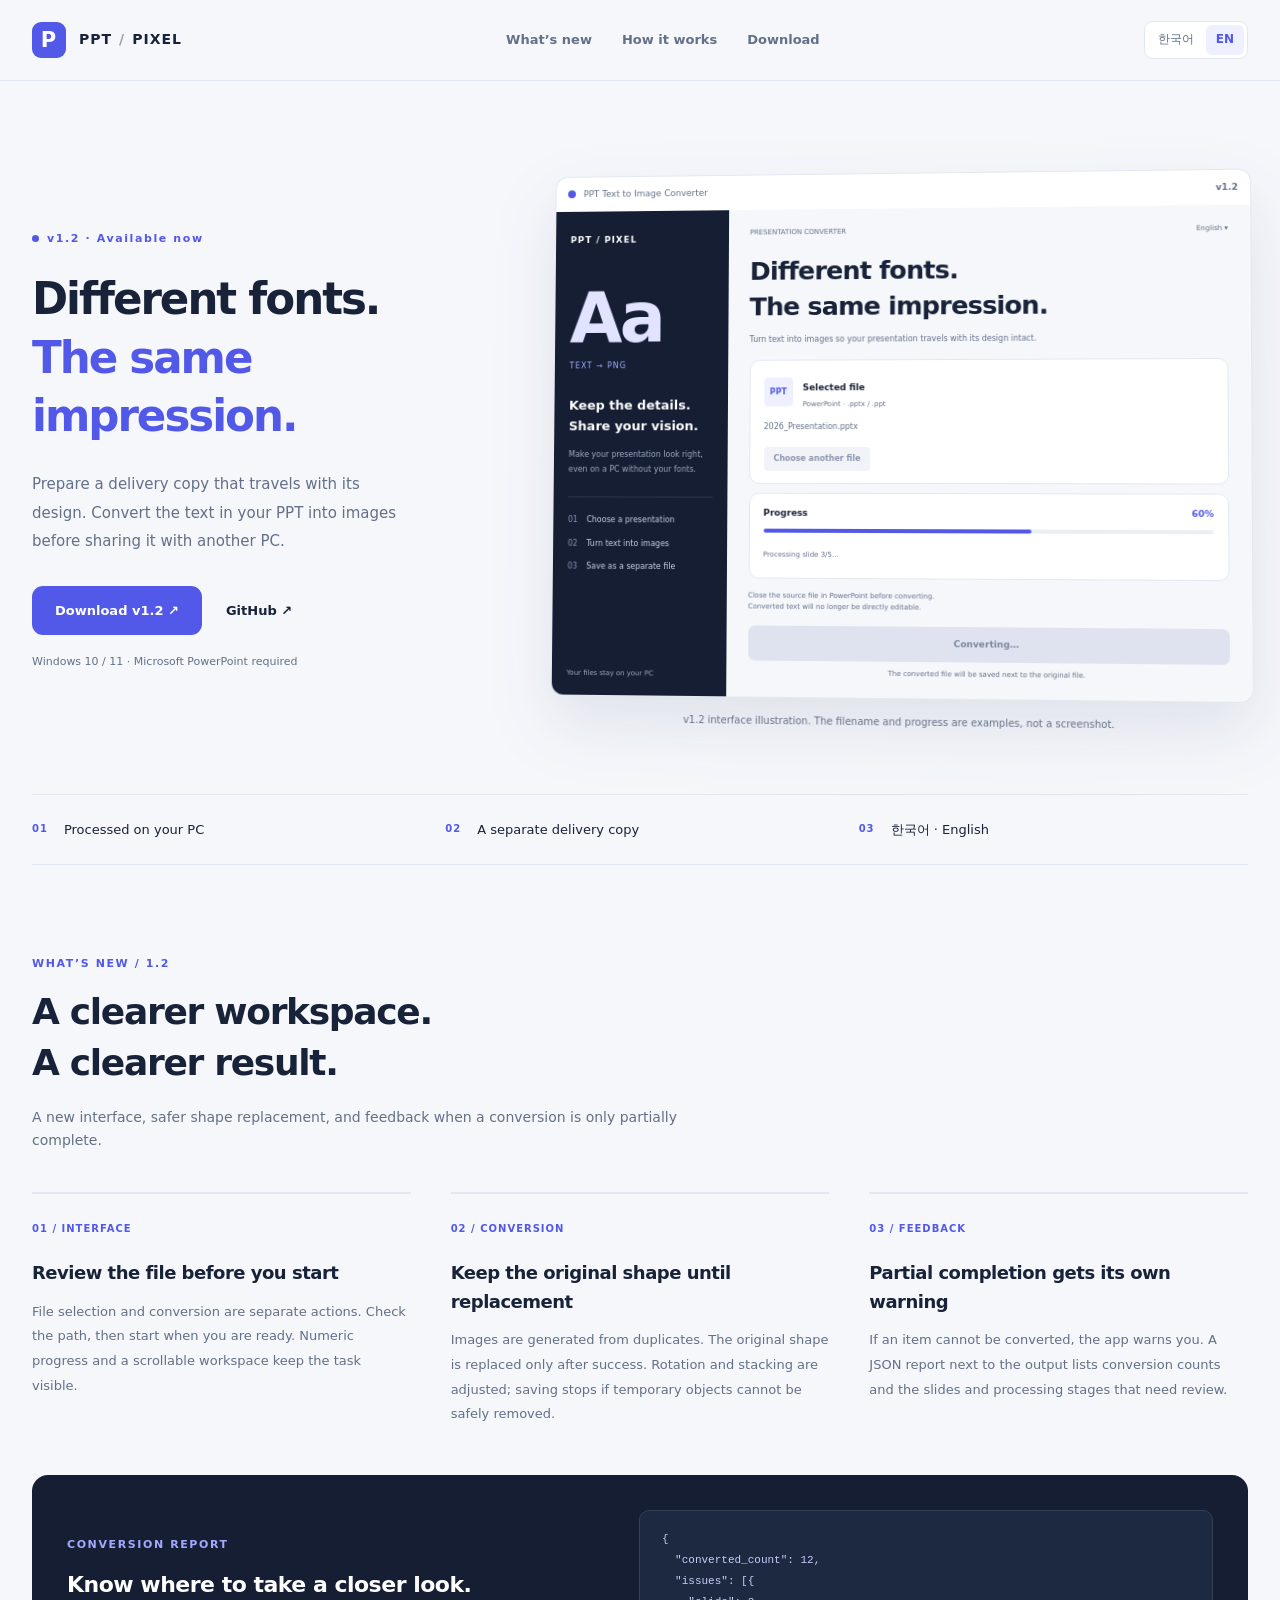
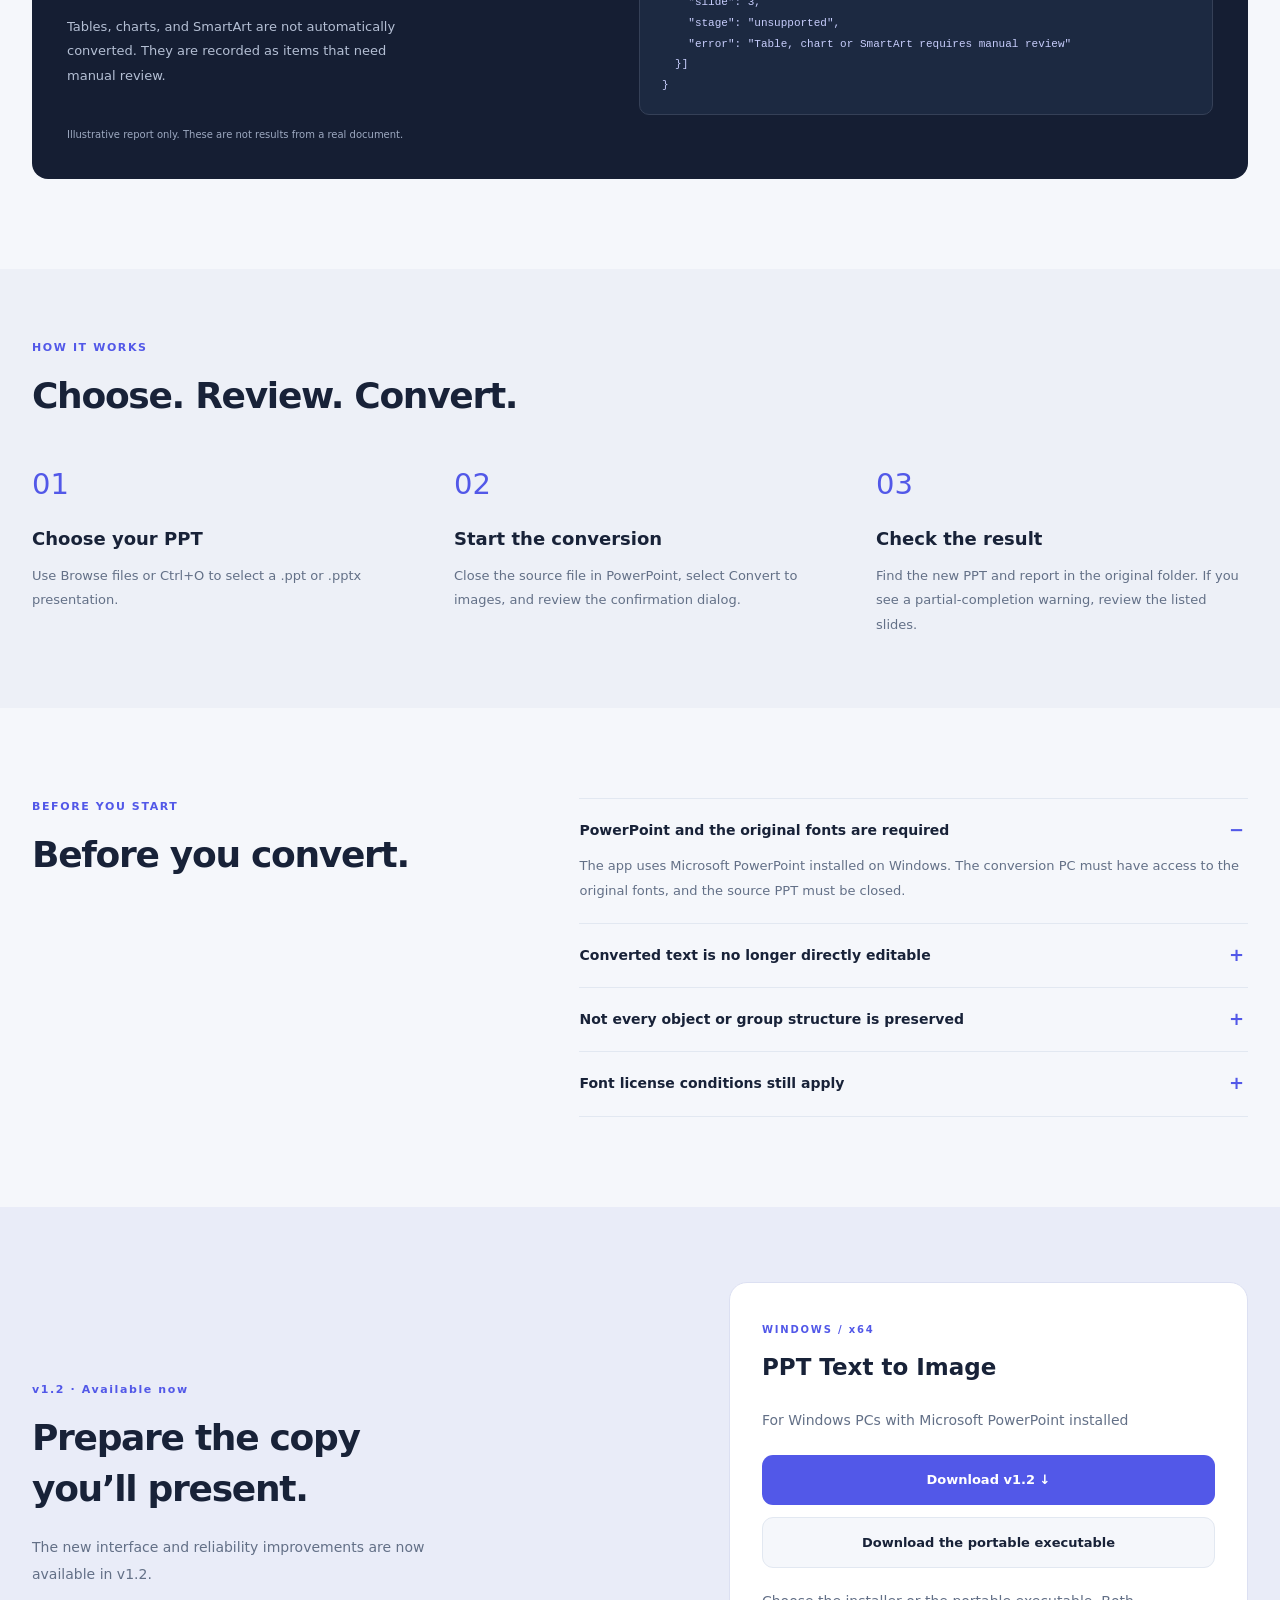
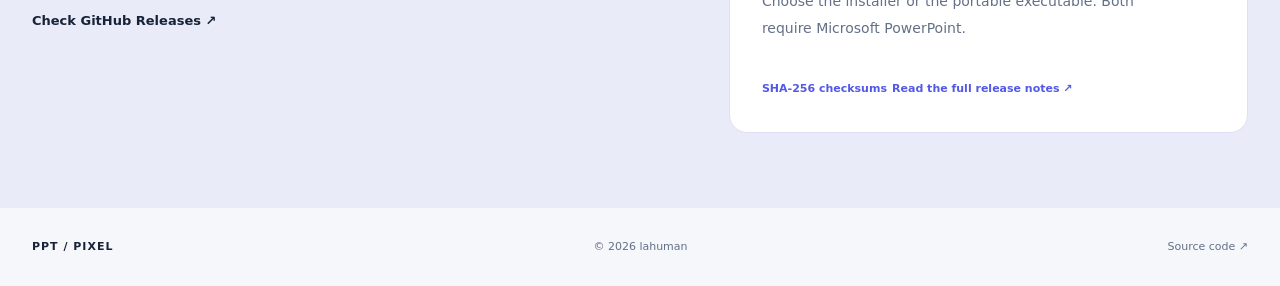
==== docs/index.html @ 5968b787 "Publish v1.2 download links across documentation and Pages" ====
<!DOCTYPE html>
<html lang="ko">
<head>
  <meta charset="UTF-8">
  <meta name="viewport" content="width=device-width, initial-scale=1">
  <meta name="theme-color" content="#151e33">
  <title>PPT / PIXEL — PPT 텍스트를 이미지로</title>
  <meta name="description" content="PPT 텍스트를 이미지로 바꾸는 Windows용 로컬 도구. 새 UI, 변환 실패 보고와 원본 보호를 담은 v1.2를 소개합니다.">
  <meta property="og:title" content="PPT / PIXEL — 글꼴은 달라도, 디자인은 그대로.">
  <meta property="og:description" content="새로운 작업 화면과 더 명확한 변환 결과 안내. v1.2 출시.">
  <meta property="og:type" content="website">
  <link rel="icon" href="./ppt-txt2img.png">
  <link rel="stylesheet" href="./styles.css">
  <script defer src="./site.js"></script>
</head>
<body>
  <a class="skip-link" href="#main" data-i18n="skip">본문으로 이동</a>
  <header class="site-header">
    <div class="wrap nav-row">
      <a href="#main" class="brand" aria-label="PPT / PIXEL home"><span class="brand-icon">P</span>PPT <span class="brand-slash">/</span> PIXEL</a>
      <nav aria-label="Main navigation">
        <a href="#release" data-i18n="navRelease">새로운 기능</a>
        <a href="#workflow" data-i18n="navWorkflow">사용 방법</a>
        <a href="#download" data-i18n="navDownload">다운로드</a>
      </nav>
      <div class="languages" role="group" aria-label="Language">
        <button type="button" data-lang="ko" aria-pressed="true">한국어</button>
        <button type="button" data-lang="en" aria-pressed="false">EN</button>
      </div>
    </div>
  </header>

  <main id="main">
    <section class="hero wrap">
      <div class="hero-copy">
        <p class="eyebrow"><span class="live-dot"></span><span data-release-status>v1.2 · 출시</span></p>
        <h1 data-i18n="heroTitle">글꼴은 달라도,<br><em>디자인은 그대로.</em></h1>
        <p class="hero-lead" data-i18n="heroLead">다른 PC에서도 의도한 모습으로. PPT의 텍스트를 이미지로 바꿔 발표용 사본을 준비하세요.</p>
        <div class="hero-actions">
          <a class="button primary" href="#download" data-primary-link data-i18n="heroCta">v1.2 다운로드 <span aria-hidden="true">↗</span></a>
          <a class="text-link" href="https://github.com/lahuman/ppt-text2img">GitHub <span aria-hidden="true">↗</span></a>
        </div>
        <p class="compatibility" data-i18n="compatibility">Windows 10 / 11 · Microsoft PowerPoint 필요</p>
      </div>
      <figure class="product-figure">
        <div class="window-bar"><span class="window-dot"></span><span>PPT Text to Image Converter</span><span class="window-version">v1.2</span></div>
        <div class="product-preview" aria-label="Interface layout illustration">
          <div class="preview-sidebar">
            <p class="preview-brand">PPT / PIXEL</p>
            <div class="preview-aa">Aa</div><p class="preview-format">TEXT → PNG</p>
            <h2 data-i18n="previewSide">전달하고 싶은 모습,<br>그대로 남기세요.</h2>
            <p class="preview-side-body" data-i18n="previewSideBody">글꼴이 없는 PC에서도<br>발표의 디테일을 지킬 수 있도록.</p>
            <ol><li data-i18n="previewStep1">프레젠테이션 선택</li><li data-i18n="previewStep2">텍스트를 이미지로 변환</li><li data-i18n="previewStep3">새 파일로 안전하게 저장</li></ol>
            <p class="preview-local" data-i18n="localNote">파일은 내 PC에서 처리됩니다</p>
          </div>
          <div class="preview-main">
            <p class="preview-toolbar"><span data-i18n="previewWorkspace">프레젠테이션 변환</span><span data-i18n="previewLanguage">한국어 ▾</span></p>
            <h2 data-i18n="heroTitle">글꼴은 달라도,<br><em>디자인은 그대로.</em></h2>
            <p class="preview-description" data-i18n="previewDescription">텍스트를 이미지로 바꿔, 다른 PC에서도 의도한 모습으로 전달하세요.</p>
            <div class="preview-file"><div class="preview-file-top"><b>PPT</b><div><strong data-i18n="selectedFile">선택한 파일</strong><small>PowerPoint · .pptx / .ppt</small></div></div><p>2026_Presentation.pptx</p><span class="preview-browse" data-i18n="browse">다른 파일 선택</span></div>
            <div class="preview-progress"><div><strong data-i18n="progress">진행 상황</strong><b>60%</b></div><div class="preview-track"><span></span></div><small data-i18n="previewProgress">슬라이드 3/5 처리 중…</small></div>
            <p class="preview-notice" data-i18n="previewNotice">변환할 파일을 PowerPoint에서 닫아 주세요.<br>변환 후에는 텍스트를 직접 편집할 수 없습니다.</p>
            <div class="preview-convert" data-i18n="convert">변환 중…</div>
            <p class="preview-output" data-i18n="previewOutput">결과 파일은 원본과 같은 폴더에 새 파일로 저장됩니다.</p>
          </div>
        </div>
        <figcaption data-i18n="previewCaption">v1.2 인터페이스 구성 예시 · 진행률과 파일명은 설명을 위한 예시입니다.</figcaption>
      </figure>
    </section>

    <div class="principles wrap"><p><b>01</b><span data-i18n="principle1">내 PC에서 로컬 처리</span></p><p><b>02</b><span data-i18n="principle2">원본과 결과 파일 분리</span></p><p><b>03</b><span data-i18n="principle3">한국어 · English</span></p></div>

    <section id="release" class="section wrap">
      <div class="section-heading"><p class="eyebrow">WHAT’S NEW / 1.2</p><h2 data-i18n="releaseTitle">화면은 더 간결하게.<br>결과는 더 분명하게.</h2><p data-i18n="releaseLead">새로운 작업 화면부터 부분 실패 안내까지, 이번 버전에서 달라지는 점입니다.</p></div>
      <div class="release-grid">
        <article class="feature"><span class="feature-number">01 / INTERFACE</span><h3 data-i18n="feature1Title">시작하기 전에, 파일을 한 번 더 확인</h3><p data-i18n="feature1Body">파일 선택과 변환 시작을 분리했습니다. 선택한 경로를 확인하고 준비가 되면 변환하세요. 숫자 진행률과 작은 창 스크롤도 지원합니다.</p></article>
        <article class="feature"><span class="feature-number">02 / CONVERSION</span><h3 data-i18n="feature2Title">원본 도형은 교체 직전까지 보존</h3><p data-i18n="feature2Body">복제 도형에서 이미지를 만든 뒤 성공한 경우에만 원본을 교체합니다. 회전과 겹침 순서도 보정하고, 복구에 실패하면 저장을 중단합니다.</p></article>
        <article class="feature"><span class="feature-number">03 / FEEDBACK</span><h3 data-i18n="feature3Title">일부 실패를 완료와 구분</h3><p data-i18n="feature3Body">변환하지 못한 항목이 있으면 경고합니다. 결과 옆의 JSON 보고서에서 변환 건수와 확인이 필요한 슬라이드·처리 단계를 확인할 수 있습니다.</p></article>
      </div>
      <div class="report-example"><div><p class="eyebrow">CONVERSION REPORT</p><h3 data-i18n="reportTitle">확인할 곳을 남겨드립니다.</h3><p data-i18n="reportBody">표·차트·SmartArt처럼 자동 변환하지 않는 객체도 확인 필요 항목으로 안내합니다.</p></div><pre aria-label="Example JSON report"><code>{
  "converted_count": 12,
  "issues": [{
    "slide": 3,
    "stage": "unsupported",
    "error": "Table, chart or SmartArt requires manual review"
  }]
}</code></pre><small data-i18n="reportCaption">설명을 위한 보고서 예시입니다. 실제 문서의 변환 결과가 아닙니다.</small></div>
    </section>

    <section id="workflow" class="workflow-section"><div class="wrap"><div class="section-heading"><p class="eyebrow">HOW IT WORKS</p><h2 data-i18n="workflowTitle">선택하고, 확인하고, 변환하세요.</h2></div><ol class="workflow"><li><span>01</span><h3 data-i18n="step1Title">PPT 선택</h3><p data-i18n="step1Body">파일 찾아보기 또는 Ctrl+O로 .ppt / .pptx 파일을 선택합니다.</p></li><li><span>02</span><h3 data-i18n="step2Title">변환 시작</h3><p data-i18n="step2Body">대상 파일을 PowerPoint에서 닫고, 이미지로 변환하기를 누른 뒤 주의 사항을 확인합니다.</p></li><li><span>03</span><h3 data-i18n="step3Title">결과 확인</h3><p data-i18n="step3Body">원본 폴더의 새 PPT와 보고서를 확인합니다. 일부 완료 경고가 있다면 해당 슬라이드를 검토하세요.</p></li></ol></div></section>

    <section class="section wrap limits"><div><p class="eyebrow">BEFORE YOU START</p><h2 data-i18n="limitsTitle">변환 전에 알아두세요.</h2></div><div class="limit-list"><details open><summary data-i18n="limit1Title">PowerPoint와 원본 글꼴이 필요합니다</summary><p data-i18n="limit1Body">현재 Windows에 설치된 Microsoft PowerPoint 엔진을 사용합니다. 변환할 PC에서 원본 글꼴을 사용할 수 있어야 하며, 대상 PPT는 닫혀 있어야 합니다.</p></details><details><summary data-i18n="limit2Title">이미지가 된 텍스트는 직접 편집할 수 없습니다</summary><p data-i18n="limit2Body">텍스트가 있는 도형 전체가 이미지로 바뀝니다. 편집·검색이 제한되므로 작업용 원본은 보관하고 전달용 사본으로 사용하세요.</p></details><details><summary data-i18n="limit3Title">그룹 구조와 모든 객체를 보존하지는 않습니다</summary><p data-i18n="limit3Body">그룹을 해제하며 표·차트·SmartArt는 자동 변환하지 않습니다. 마스터·노트·애니메이션·하이퍼링크 보존은 지원 범위에 포함되지 않습니다. 결과를 확인한 후 배포하세요.</p></details><details><summary data-i18n="limit4Title">글꼴의 사용 조건도 확인하세요</summary><p data-i18n="limit4Body">텍스트를 이미지로 바꾸더라도 글꼴의 사용·배포 라이선스 조건이 면제되는 것은 아닙니다.</p></details></div></section>

    <section id="download" class="download-section"><div class="wrap download-grid"><div><p class="eyebrow" data-release-status>v1.2 · 출시</p><h2 data-i18n="downloadTitle">다음 발표의 전달본을<br>준비해 보세요.</h2><p data-i18n="downloadLead">Windows용 v1.2 설치 프로그램과 포터블 실행 파일을 다운로드하세요.</p><a class="text-link" href="https://github.com/lahuman/ppt-text2img/releases" data-i18n="allReleases">GitHub 릴리즈 확인 ↗</a></div><div class="download-card"><span class="platform">WINDOWS / x64</span><h3 data-i18n="downloadCardTitle">PPT Text to Image</h3><p data-i18n="downloadRequirement">Microsoft PowerPoint가 설치된 Windows PC용</p><a class="button primary" data-download href="https://github.com/lahuman/ppt-text2img/releases/download/1.2/ppt-txt2img.exe">v1.2 설치 프로그램 다운로드 ↓</a><a class="button secondary" data-portable href="https://github.com/lahuman/ppt-text2img/releases/download/1.2/ppt-txt2img-portable.exe" data-i18n="portableDownload">설치 없는 실행 파일 받기</a><p class="download-note" data-i18n="downloadNote">두 실행 파일 모두 Microsoft PowerPoint가 필요합니다.</p><a class="release-notes" href="https://github.com/lahuman/ppt-text2img/releases/download/1.2/SHA256SUMS.txt" data-i18n="checksums">SHA-256 체크섬</a> <a href="https://github.com/lahuman/ppt-text2img/blob/main/RELEASE_NOTES.md" class="release-notes" data-i18n="releaseNotes">전체 변경 사항 보기 ↗</a></div></div></section>
  </main>
  <footer class="wrap"><a class="brand" href="#main">PPT / PIXEL</a><p>© 2026 lahuman</p><a href="https://github.com/lahuman/ppt-text2img" data-i18n="source">소스 코드 ↗</a></footer>
</body>
</html>
---- docs/styles.css ----
:root {
  --ink:#182238;
  --muted:#637087;
  --purple:#5258e8;
  --purple-dark:#4147c7;
  --navy:#151e33;
  --line:#e2e8f1;
  --bg:#f5f7fb;
  --white:#fff;
  font-family:"Segoe UI","Malgun Gothic",system-ui,sans-serif;
  color:var(--ink);
  background:var(--bg);
  font-synthesis:none;
}
* {
  box-sizing:border-box;
}
html {
  scroll-behavior:smooth;
  scroll-padding-top:100px;
}
body {
  margin:0;
  line-height:1.65;
  word-break:keep-all;
}
a {
  color:inherit;
  text-decoration:none;
}
button {
  font:inherit;
  cursor:pointer;
}
button,a,summary {
  -webkit-tap-highlight-color:transparent;
}
a:focus-visible,button:focus-visible,summary:focus-visible {
  outline:3px solid #989dfa;
  outline-offset:5px;
}
h1,h2,h3,p,figure {
  margin:0;
}
em {
  font-style:normal;
  color:var(--purple);
}
[hidden] {
  display:none!important;
}
.wrap {
  width:min(1220px,calc(100% - 64px));
  margin-inline:auto;
}
.skip-link {
  position:fixed;
  top:-80px;
  left:16px;
  padding:12px 18px;
  z-index:100;
  background:var(--navy);
  color:white;
  border-radius:8px;
}
.skip-link:focus {
  top:8px;
}
.site-header {
  background:#f5f7fbf5;
  border-bottom:1px solid var(--line);
  position:sticky;
  top:0;
  z-index:10;
  backdrop-filter:blur(12px);
}
.nav-row {
  display:flex;
  align-items:center;
  justify-content:space-between;
  gap:24px;
  min-height:80px;
}
.brand {
  display:inline-flex;
  align-items:center;
  gap:7px;
  font-size:14px;
  font-weight:800;
  letter-spacing:1px;
  white-space:nowrap;
}
.brand-icon {
  display:grid;
  place-items:center;
  width:34px;
  height:36px;
  margin-right:6px;
  background:var(--purple);
  color:white;
  border-radius:9px;
  font-size:21px;
}
.brand-slash {
  color:#969fba;
}
nav {
  display:flex;
  gap:30px;
  font-size:13px;
  font-weight:600;
  color:var(--muted);
}
nav a:hover,.text-link:hover {
  color:var(--purple);
}
.languages {
  display:flex;
  gap:2px;
  padding:3px;
  background:white;
  border:1px solid var(--line);
  border-radius:9px;
}
.languages button {
  border:0;
  background:transparent;
  color:var(--muted);
  border-radius:6px;
  padding:5px 10px;
  font-size:12px;
}
.languages button[aria-pressed=true] {
  color:var(--purple);
  background:#eef0ff;
  font-weight:700;
}
.hero {
  display:grid;
  grid-template-columns:.84fr 1.25fr;
  align-items:center;
  gap:44px;
  padding-block:90px 64px;
}
.eyebrow {
  font-size:11px;
  font-weight:700;
  letter-spacing:1.6px;
  color:var(--purple);
  display:flex;
  align-items:center;
  gap:8px;
}
.live-dot {
  width:7px;
  height:7px;
  border-radius:50%;
  background:var(--purple);
}
h1 {
  font-size:clamp(36px,3.4vw,49px);
  letter-spacing:-2px;
  line-height:1.35;
  margin-top:22px;
  font-weight:750;
}
.hero-lead {
  font-size:15px;
  color:var(--muted);
  max-width:385px;
  line-height:1.9;
  margin-top:24px;
}
.hero-actions {
  display:flex;
  align-items:center;
  gap:24px;
  margin-top:30px;
}
.button {
  display:inline-flex;
  justify-content:center;
  align-items:center;
  gap:16px;
  padding:14px 23px;
  border-radius:11px;
  font-size:13px;
  font-weight:650;
  transition:background .15s,transform .15s;
  min-height:49px;
}
.button:hover {
  transform:translateY(-1px);
}
.primary {
  background:var(--purple);
  color:white;
}
.primary:hover {
  background:var(--purple-dark);
}
.secondary {
  border:1px solid var(--line);
  background:var(--bg);
  color:var(--ink);
}
.text-link {
  font-size:13px;
  font-weight:650;
}
.compatibility {
  margin-top:18px;
  font-size:11px;
  color:var(--muted);
}
.product-figure {
  min-width:0;
  transform:perspective(1600px) rotateY(-4deg) rotateX(2deg);
  filter:drop-shadow(0 28px 32px #24345a1a);
}
.window-bar {
  display:flex;
  gap:8px;
  align-items:center;
  background:white;
  border:1px solid var(--line);
  border-bottom:0;
  border-radius:13px 13px 0 0;
  padding:10px 12px;
  font-size:9px;
  color:var(--muted);
}
.window-dot {
  height:8px;
  width:8px;
  border-radius:50%;
  background:var(--purple);
}
.window-version {
  margin-left:auto;
  font-weight:700;
}
.product-preview {
  display:grid;
  grid-template-columns:25.4% 74.6%;
  border:1px solid var(--line);
  border-top:0;
  border-radius:0 0 13px 13px;
  overflow:hidden;
  background:var(--bg);
}
.preview-sidebar {
  padding:22px 15px 16px;
  background:var(--navy);
  color:#cbd2e2;
  display:flex;
  flex-direction:column;
}
.preview-brand {
  font-size:9px;
  color:white;
  font-weight:750;
  letter-spacing:1px;
}
.preview-aa {
  font-size:clamp(42px,5.5vw,74px);
  color:#e1e3ff;
  font-weight:750;
  line-height:1.2;
  margin-top:30px;
  letter-spacing:-3px;
}
.preview-format {
  color:#a4a9ff;
  font-size:8px;
  letter-spacing:1px;
}
.preview-sidebar h2 {
  font-size:13px;
  line-height:1.6;
  margin-top:24px;
  color:white;
}
.preview-side-body {
  font-size:8px;
  line-height:1.9;
  color:#9da9c1;
  margin-top:10px;
}
.preview-sidebar ol {
  list-style:none;
  counter-reset:preview;
  padding:16px 0 0;
  margin:20px 0 0;
  border-top:1px solid #2a344b;
  font-size:8px;
}
.preview-sidebar li {
  counter-increment:preview;
  margin-bottom:10px;
}
.preview-sidebar li:before {
  content:"0" counter(preview);
  margin-right:9px;
  color:#8d95bd;
}
.preview-local {
  font-size:7px;
  color:#9da9c1;
  margin-top:auto;
  padding-top:16px;
}
.preview-main {
  padding:18px 22px;
}
.preview-toolbar {
  display:flex;
  justify-content:space-between;
  font-size:7px;
  color:var(--muted);
}
.preview-main h2 {
  font-size:clamp(18px,2vw,26px);
  line-height:1.4;
  margin-top:16px;
  letter-spacing:-.8px;
}
.preview-main h2 em {
  color:inherit;
}
.preview-description {
  font-size:8px;
  color:var(--muted);
  margin:8px 0 14px;
}
.preview-file,.preview-progress {
  padding:12px 14px;
  background:white;
  border:1px solid var(--line);
  border-radius:10px;
}
.preview-file-top {
  display:flex;
  gap:10px;
  align-items:center;
}
.preview-file-top>b {
  background:#eef0ff;
  color:var(--purple);
  font-size:8px;
  padding:8px 6px;
  border-radius:4px;
}
.preview-file strong {
  font-size:9px;
}
.preview-file small {
  display:block;
  font-size:7px;
  color:var(--muted);
}
.preview-file>p {
  font-size:8px;
  margin:10px 0;
  color:var(--muted);
  overflow-wrap:anywhere;
}
.preview-browse {
  display:inline-block;
  background:#f1f3f8;
  color:#8d96ad;
  border-radius:4px;
  padding:5px 10px;
  font-size:8px;
  font-weight:600;
}
.preview-progress {
  margin-top:9px;
}
.preview-progress>div:first-child {
  display:flex;
  justify-content:space-between;
  font-size:9px;
}
.preview-progress b {
  color:var(--purple);
}
.preview-track {
  height:4px;
  border-radius:4px;
  background:#ebeef5;
  margin:9px 0 6px;
}
.preview-track span {
  display:block;
  height:100%;
  width:60%;
  background:var(--purple);
  border-radius:4px;
}
.preview-progress small {
  font-size:7px;
  color:var(--muted);
}
.preview-notice {
  font-size:7px;
  color:var(--muted);
  margin:12px 0;
}
.preview-convert {
  padding:10px;
  text-align:center;
  font-size:9px;
  font-weight:650;
  color:#7c879c;
  background:#dfe3f0;
  border-radius:7px;
}
.preview-output {
  font-size:7px;
  text-align:center;
  color:var(--muted);
  margin-top:7px;
}
figcaption {
  font-size:10px;
  color:var(--muted);
  text-align:center;
  margin-top:15px;
  filter:none;
}
.principles {
  display:grid;
  grid-template-columns:repeat(3,1fr);
  padding-block:24px;
  border-block:1px solid var(--line);
  gap:24px;
}
.principles p {
  display:flex;
  gap:16px;
  align-items:center;
  font-size:13px;
}
.principles b {
  font-size:10px;
  color:var(--purple);
  letter-spacing:1px;
}
.section {
  padding-block:90px;
}
.section-heading {
  margin-bottom:40px;
}
.section-heading h2,.limits h2,.download-grid h2 {
  font-size:clamp(27px,3vw,36px);
  line-height:1.4;
  letter-spacing:-1.3px;
  margin-top:14px;
}
.section-heading>p:last-child {
  font-size:14px;
  color:var(--muted);
  margin-top:18px;
  max-width:650px;
}
.release-grid {
  display:grid;
  grid-template-columns:repeat(3,1fr);
  gap:40px;
}
.feature {
  padding-top:20px;
  border-top:2px solid var(--line);
}
.feature-number {
  font-size:10px;
  letter-spacing:1px;
  color:var(--purple);
  font-weight:650;
}
.feature h3 {
  font-size:18px;
  margin-top:18px;
  line-height:1.6;
  letter-spacing:-.5px;
}
.feature p {
  font-size:13px;
  color:var(--muted);
  margin-top:12px;
  line-height:1.9;
}
.report-example {
  display:grid;
  grid-template-columns:1fr 1.1fr;
  gap:12px 50px;
  margin-top:48px;
  padding:35px;
  border-radius:16px;
  background:var(--navy);
  color:white;
  align-items:center;
}
.report-example .eyebrow {
  color:#a4a9ff;
}
.report-example h3 {
  margin-top:12px;
  font-size:22px;
  letter-spacing:-.5px;
}
.report-example p:not(.eyebrow) {
  margin-top:12px;
  font-size:13px;
  line-height:1.9;
  color:#b4bfd4;
  max-width:370px;
}
.report-example pre {
  white-space:pre-wrap;
  overflow-wrap:anywhere;
  font-size:11px;
  line-height:1.9;
  color:#c7cdfc;
  padding:18px 22px;
  margin:0;
  border:1px solid #354057;
  border-radius:10px;
  background:#1c2941;
}
.report-example>small {
  grid-column:1/-1;
  color:#9da9c1;
  font-size:10px;
}
.workflow-section {
  padding-block:70px;
  background:#edf0f7;
}
.workflow {
  display:grid;
  grid-template-columns:repeat(3,1fr);
  gap:50px;
  list-style:none;
  padding:0;
  margin:0;
}
.workflow li>span {
  display:block;
  color:var(--purple);
  font-size:29px;
  font-weight:350;
  margin-bottom:15px;
}
.workflow h3 {
  font-size:18px;
}
.workflow p {
  font-size:13px;
  color:var(--muted);
  line-height:1.9;
  margin-top:10px;
}
.limits {
  display:grid;
  grid-template-columns:1fr 1.4fr;
  gap:70px;
}
.limit-list {
  border-top:1px solid var(--line);
}
details {
  border-bottom:1px solid var(--line);
  padding:20px 0;
}
summary {
  cursor:pointer;
  font-size:14px;
  font-weight:600;
  list-style:none;
  padding-right:25px;
  position:relative;
}
summary:after {
  content:"+";
  position:absolute;
  right:4px;
  color:var(--purple);
  font-size:18px;
  top:-4px;
}
details[open] summary:after {
  content:"−";
}
details p {
  font-size:13px;
  line-height:1.9;
  color:var(--muted);
  margin-top:12px;
}
.download-section {
  padding-block:75px;
  background:#e9ecf8;
}
.download-grid {
  display:grid;
  grid-template-columns:1.15fr 1fr;
  gap:100px;
  align-items:center;
}
.download-grid>div>p:not(.eyebrow) {
  font-size:14px;
  color:var(--muted);
  line-height:1.9;
  max-width:420px;
  margin-block:20px;
}
.download-card {
  border:1px solid #dce0f2;
  background:white;
  border-radius:18px;
  padding:32px;
}
.platform {
  font-size:10px;
  color:var(--purple);
  font-weight:750;
  letter-spacing:1.8px;
}
.download-card h3 {
  font-size:23px;
  margin-top:8px;
}
.download-card>p {
  font-size:12px;
  color:var(--muted);
  margin-top:10px;
}
.download-card .button {
  display:flex;
  width:100%;
  margin-top:12px;
}
.download-card .primary {
  margin-top:22px;
}
.download-card p.download-note {
  font-size:11px;
  line-height:1.8;
  margin-top:16px;
}
.release-notes {
  display:inline-block;
  font-size:11px;
  margin-top:18px;
  color:var(--purple);
  font-weight:650;
}
footer {
  display:flex;
  align-items:center;
  justify-content:space-between;
  gap:20px;
  padding-block:30px;
  color:var(--muted);
  font-size:11px;
}
footer .brand {
  font-size:11px;
  color:var(--ink);
}
@media(min-width:1450px) {
  .hero {
    gap:60px;
    padding-block:105px 75px;
  }
}
@media(max-width:1000px) {
  .hero {
    grid-template-columns:1fr;
    gap:38px;
    padding-block:60px 40px;
  }
  .hero-copy {
    max-width:700px;
  }
  .hero-lead {
    max-width:530px;
  }
  .product-figure {
    width:100%;
    max-width:780px;
    margin-inline:auto;
    transform:none;
  }
  .preview-aa {
    font-size:72px;
  }
  .preview-main h2 {
    font-size:30px;
  }
  .preview-main {
    padding:22px 28px;
  }
  .preview-description {
    font-size:10px;
  }
  .preview-sidebar {
    padding:26px 20px;
  }
  .preview-sidebar h2 {
    font-size:16px;
  }
  .preview-side-body,.preview-sidebar ol {
    font-size:10px;
  }
  .preview-main .preview-toolbar {
    font-size:9px;
  }
  .preview-file strong,.preview-progress>div:first-child {
    font-size:11px;
  }
  .preview-file small,.preview-file>p,.preview-browse,.preview-progress small,.preview-notice,.preview-output {
    font-size:9px;
  }
  .preview-convert {
    font-size:11px;
  }
  .release-grid {
    gap:24px;
  }
  .download-grid {
    gap:40px;
  }
  .limits {
    gap:40px;
  }
  .section {
    padding-block:65px;
  }
}
@media(max-width:650px) {
  .wrap {
    width:calc(100% - 36px);
  }
  .nav-row {
    flex-wrap:wrap;
    gap:12px;
    padding-block:14px;
    min-height:0;
  }
  .brand {
    font-size:12px;
  }
  .brand-icon {
    width:29px;
    height:31px;
    font-size:18px;
  }
  nav {
    order:3;
    width:100%;
    justify-content:space-between;
    gap:18px;
    font-size:12px;
    padding-top:9px;
  }
  .languages button {
    padding:4px 8px;
  }
  .hero {
    padding-block:38px 30px;
    gap:30px;
  }
  h1 {
    font-size:36px;
    letter-spacing:-1.7px;
  }
  .hero-lead {
    font-size:14px;
  }
  .hero-actions {
    gap:20px;
  }
  .hero-actions .button {
    padding-inline:18px;
  }
  .product-preview {
    grid-template-columns:1fr;
  }
  .preview-sidebar {
    display:none;
  }
  .preview-main {
    padding:20px;
  }
  .preview-main h2 {
    font-size:25px;
  }
  .preview-description {
    font-size:9px;
  }
  .preview-file,.preview-progress {
    padding:13px 15px;
  }
  .preview-notice {
    line-height:1.9;
  }
  .preview-convert {
    padding:12px;
  }
  .preview-output {
    font-size:8px;
  }
  .window-bar {
    font-size:8px;
  }
  figcaption {
    font-size:9px;
    text-align:left;
  }
  .principles {
    grid-template-columns:1fr;
    gap:12px;
    padding-block:20px;
  }
  .principles p {
    font-size:12px;
  }
  .section {
    padding-block:50px;
  }
  .section-heading {
    margin-bottom:28px;
  }
  .section-heading h2,.limits h2,.download-grid h2 {
    font-size:28px;
  }
  .section-heading>p:last-child {
    font-size:13px;
  }
  .release-grid,.workflow,.limits,.download-grid {
    grid-template-columns:1fr;
    gap:28px;
  }
  .feature h3 {
    font-size:18px;
  }
  .feature p {
    margin-top:8px;
  }
  .report-example {
    grid-template-columns:1fr;
    gap:20px;
    padding:24px;
    margin-top:30px;
  }
  .report-example pre {
    font-size:10px;
    padding:14px;
  }
  .report-example h3 {
    font-size:20px;
  }
  .workflow-section {
    padding-block:50px;
  }
  .workflow {
    gap:24px;
  }
  .workflow li {
    padding-left:52px;
    position:relative;
  }
  .workflow li>span {
    position:absolute;
    left:0;
    top:-6px;
    font-size:25px;
  }
  .workflow p {
    margin-top:6px;
  }
  .download-section {
    padding-block:50px;
  }
  .download-grid {
    gap:28px;
  }
  .download-card {
    padding:25px;
  }
  footer {
    flex-wrap:wrap;
    gap:16px;
  }
  footer .brand {
    width:100%;
  }
}
@media(prefers-reduced-motion:reduce) {
  html {
    scroll-behavior:auto;
  }
  .button {
    transition:none;
  }
  .button:hover {
    transform:none;
  }
}
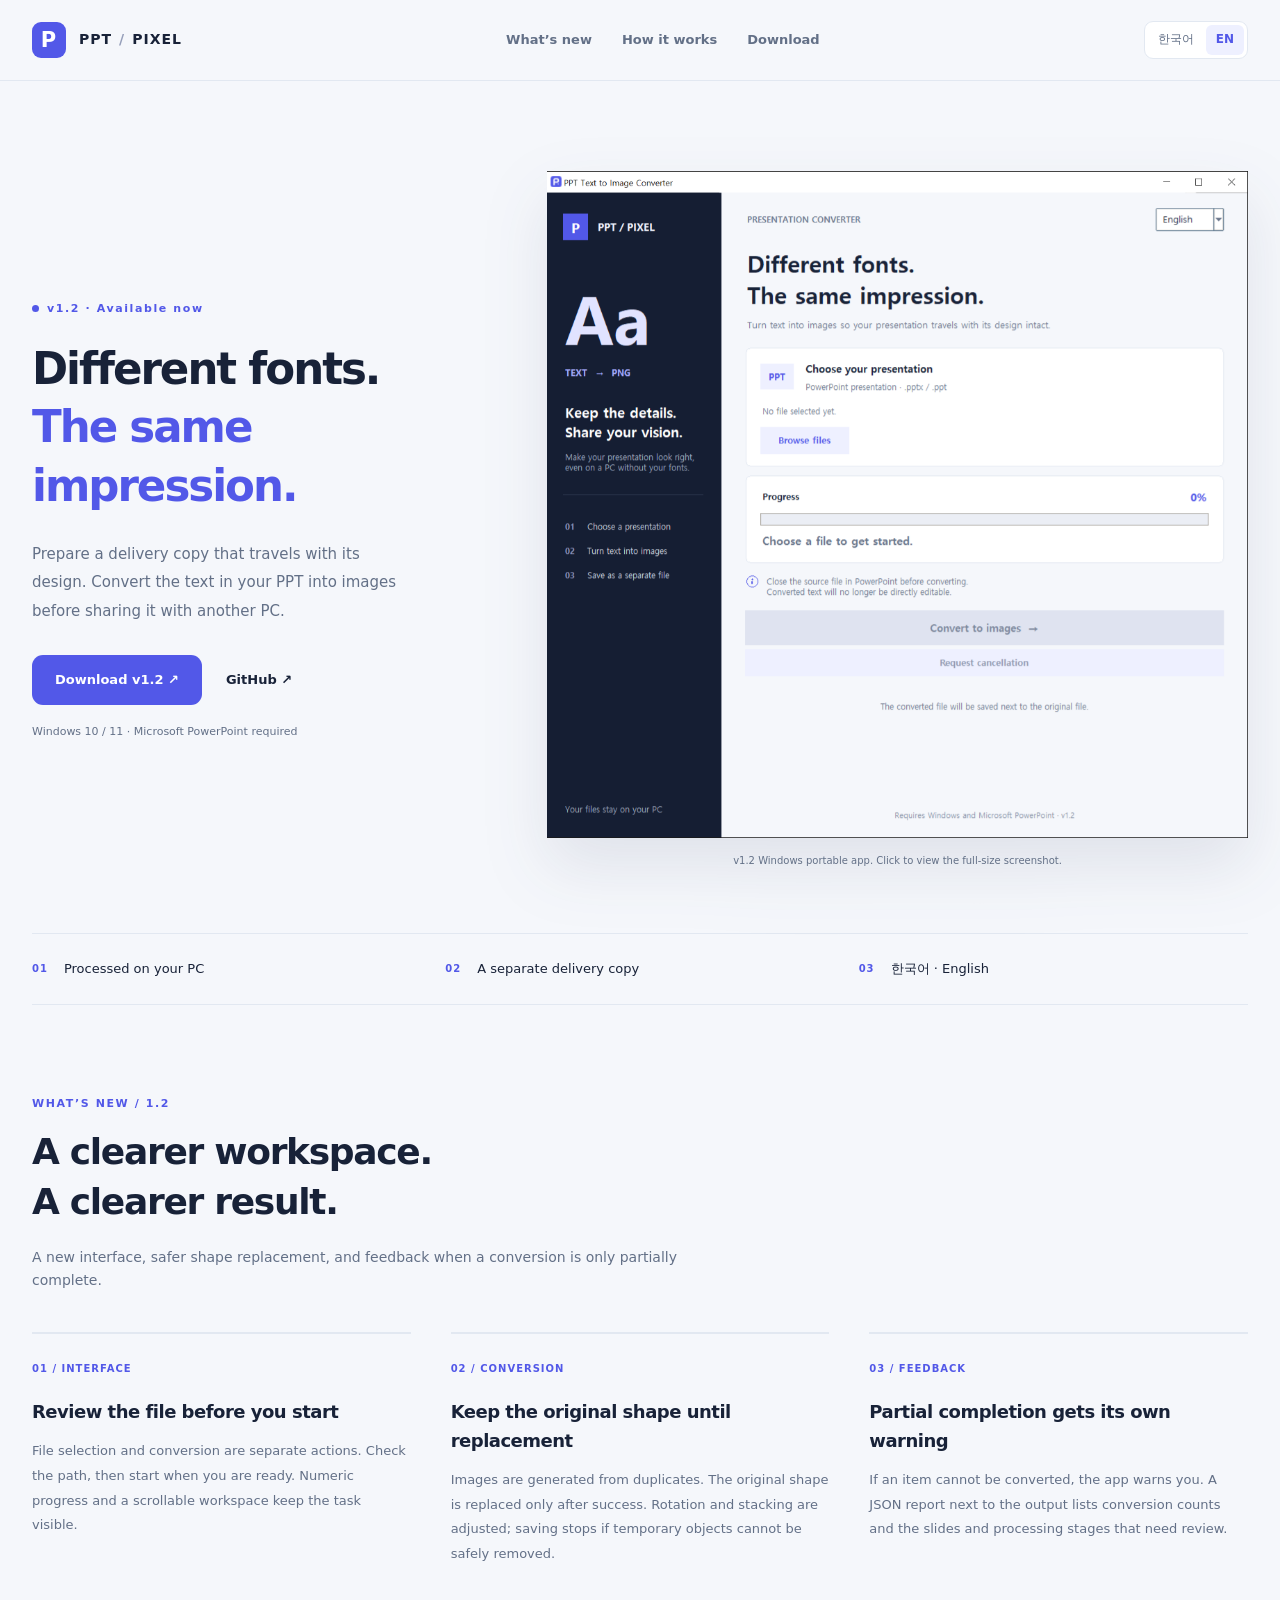
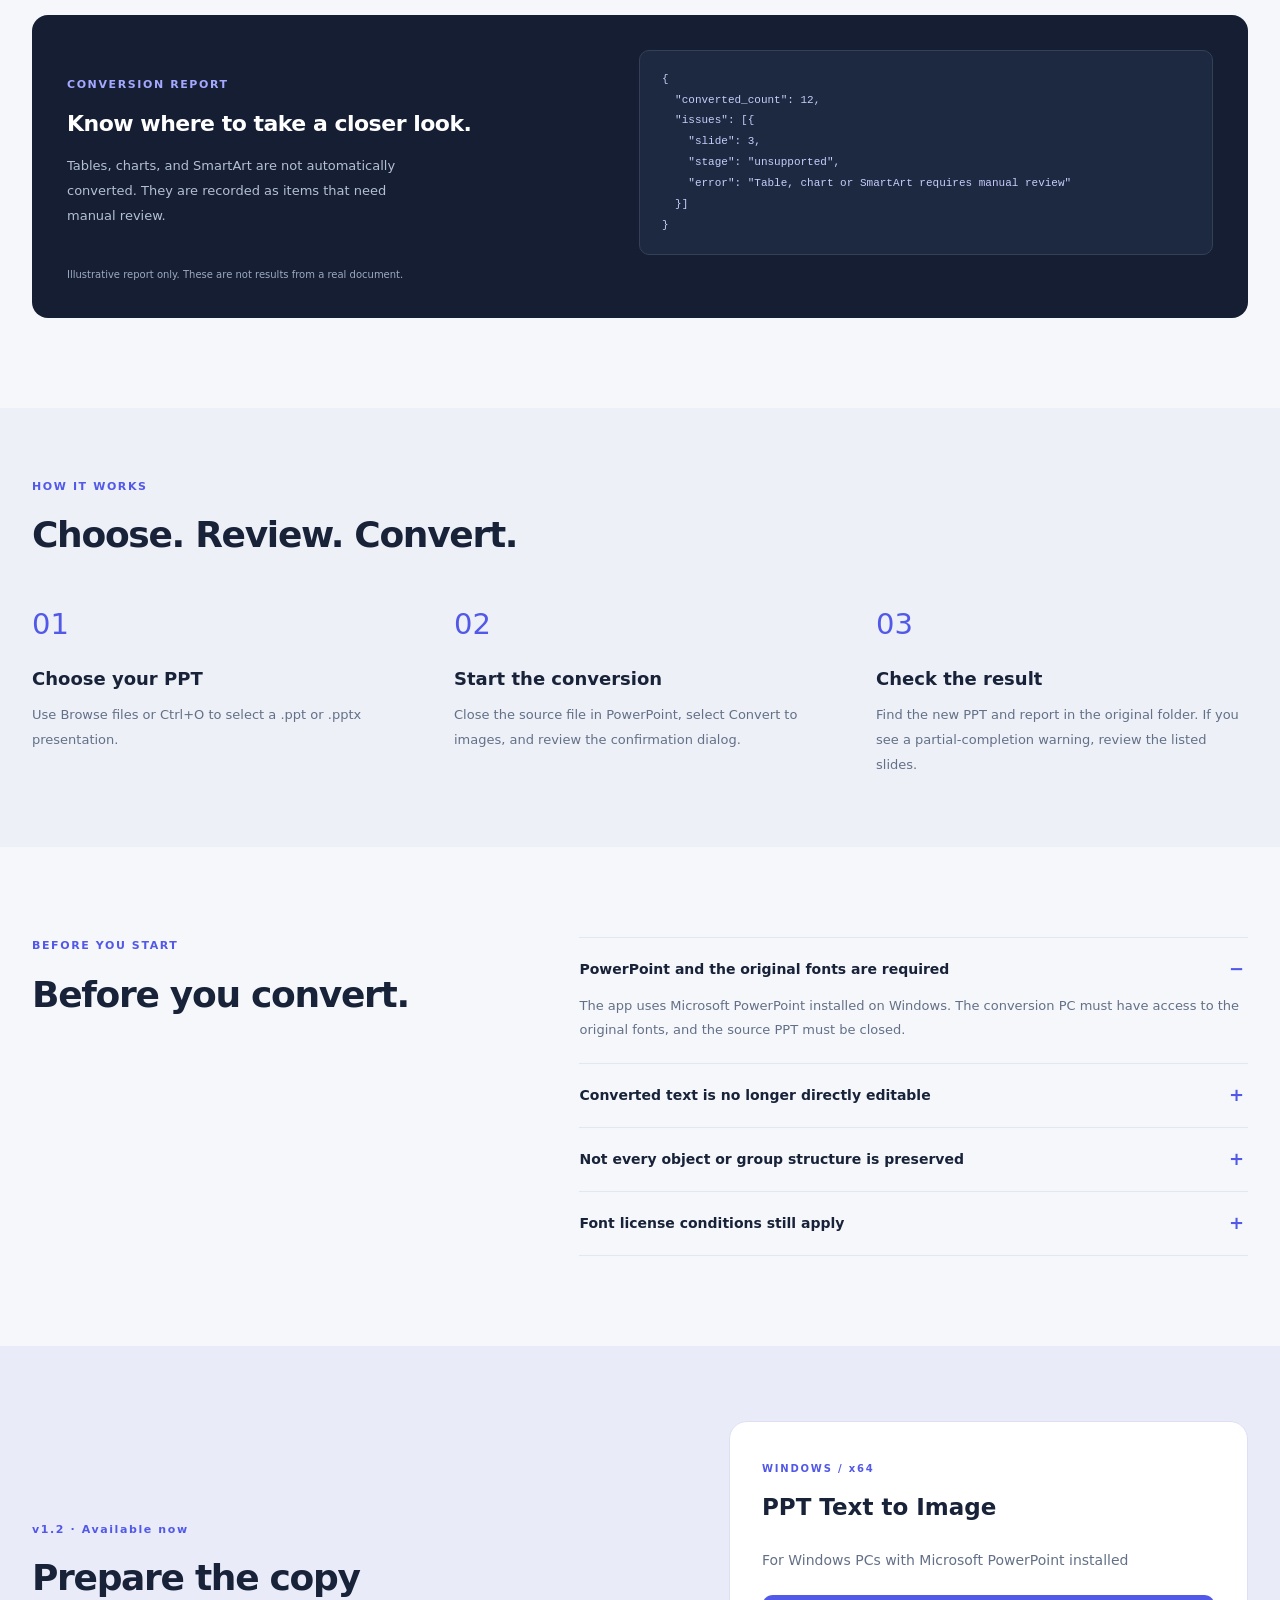
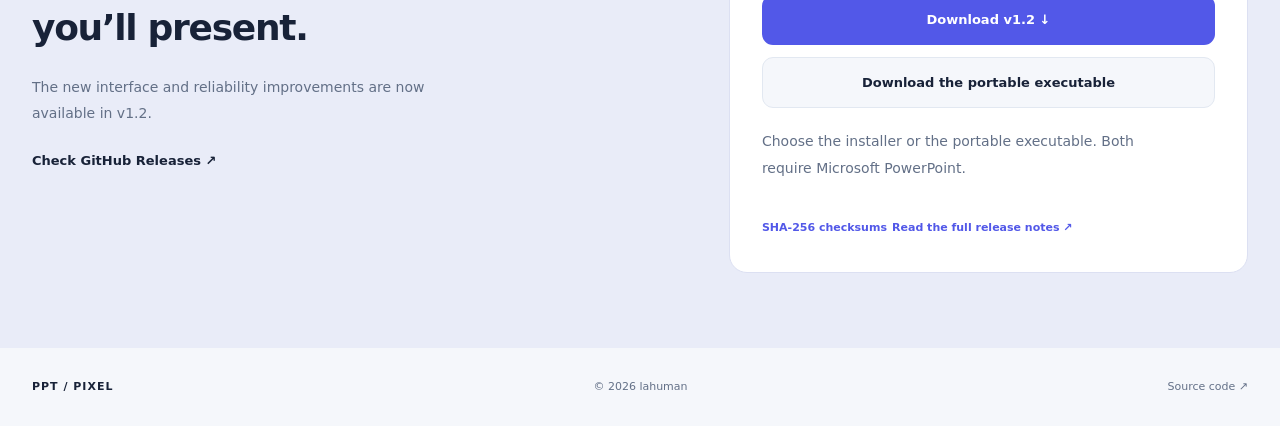
==== commit 4cd913b5: "Show real Korean and English v1.2 Windows screenshots" ====
--- a/docs/index.html
+++ b/docs/index.html
@@ -43,28 +43,9 @@
         <p class="compatibility" data-i18n="compatibility">Windows 10 / 11 · Microsoft PowerPoint 필요</p>
       </div>
       <figure class="product-figure">
-        <div class="window-bar"><span class="window-dot"></span><span>PPT Text to Image Converter</span><span class="window-version">v1.2</span></div>
-        <div class="product-preview" aria-label="Interface layout illustration">
-          <div class="preview-sidebar">
-            <p class="preview-brand">PPT / PIXEL</p>
-            <div class="preview-aa">Aa</div><p class="preview-format">TEXT → PNG</p>
-            <h2 data-i18n="previewSide">전달하고 싶은 모습,<br>그대로 남기세요.</h2>
-            <p class="preview-side-body" data-i18n="previewSideBody">글꼴이 없는 PC에서도<br>발표의 디테일을 지킬 수 있도록.</p>
-            <ol><li data-i18n="previewStep1">프레젠테이션 선택</li><li data-i18n="previewStep2">텍스트를 이미지로 변환</li><li data-i18n="previewStep3">새 파일로 안전하게 저장</li></ol>
-            <p class="preview-local" data-i18n="localNote">파일은 내 PC에서 처리됩니다</p>
-          </div>
-          <div class="preview-main">
-            <p class="preview-toolbar"><span data-i18n="previewWorkspace">프레젠테이션 변환</span><span data-i18n="previewLanguage">한국어 ▾</span></p>
-            <h2 data-i18n="heroTitle">글꼴은 달라도,<br><em>디자인은 그대로.</em></h2>
-            <p class="preview-description" data-i18n="previewDescription">텍스트를 이미지로 바꿔, 다른 PC에서도 의도한 모습으로 전달하세요.</p>
-            <div class="preview-file"><div class="preview-file-top"><b>PPT</b><div><strong data-i18n="selectedFile">선택한 파일</strong><small>PowerPoint · .pptx / .ppt</small></div></div><p>2026_Presentation.pptx</p><span class="preview-browse" data-i18n="browse">다른 파일 선택</span></div>
-            <div class="preview-progress"><div><strong data-i18n="progress">진행 상황</strong><b>60%</b></div><div class="preview-track"><span></span></div><small data-i18n="previewProgress">슬라이드 3/5 처리 중…</small></div>
-            <p class="preview-notice" data-i18n="previewNotice">변환할 파일을 PowerPoint에서 닫아 주세요.<br>변환 후에는 텍스트를 직접 편집할 수 없습니다.</p>
-            <div class="preview-convert" data-i18n="convert">변환 중…</div>
-            <p class="preview-output" data-i18n="previewOutput">결과 파일은 원본과 같은 폴더에 새 파일로 저장됩니다.</p>
-          </div>
-        </div>
-        <figcaption data-i18n="previewCaption">v1.2 인터페이스 구성 예시 · 진행률과 파일명은 설명을 위한 예시입니다.</figcaption>
+        <a class="app-capture capture-ko" href="./v1.2-ko.png"><img src="./v1.2-ko.png" width="1009" height="960" alt="보라색 P 아이콘이 있는 v1.2 한국어 시작 화면"></a>
+        <a class="app-capture capture-en" href="./v1.2-en.png"><img src="./v1.2-en.png" width="1009" height="960" alt="English v1.2 start screen with the purple P window icon"></a>
+        <figcaption data-i18n="previewCaption">v1.2 Windows 포터블 실행 화면 · 클릭하면 원본 크기로 볼 수 있습니다.</figcaption>
       </figure>
     </section>
 
--- a/docs/styles.css
+++ b/docs/styles.css
@@ -215,212 +215,15 @@
 }
 .product-figure {
   min-width:0;
-  transform:perspective(1600px) rotateY(-4deg) rotateX(2deg);
   filter:drop-shadow(0 28px 32px #24345a1a);
 }
-.window-bar {
-  display:flex;
-  gap:8px;
-  align-items:center;
-  background:white;
-  border:1px solid var(--line);
-  border-bottom:0;
-  border-radius:13px 13px 0 0;
-  padding:10px 12px;
-  font-size:9px;
-  color:var(--muted);
-}
-.window-dot {
-  height:8px;
-  width:8px;
-  border-radius:50%;
-  background:var(--purple);
-}
-.window-version {
-  margin-left:auto;
-  font-weight:700;
-}
-.product-preview {
-  display:grid;
-  grid-template-columns:25.4% 74.6%;
-  border:1px solid var(--line);
-  border-top:0;
-  border-radius:0 0 13px 13px;
-  overflow:hidden;
-  background:var(--bg);
-}
-.preview-sidebar {
-  padding:22px 15px 16px;
-  background:var(--navy);
-  color:#cbd2e2;
-  display:flex;
-  flex-direction:column;
-}
-.preview-brand {
-  font-size:9px;
-  color:white;
-  font-weight:750;
-  letter-spacing:1px;
-}
-.preview-aa {
-  font-size:clamp(42px,5.5vw,74px);
-  color:#e1e3ff;
-  font-weight:750;
-  line-height:1.2;
-  margin-top:30px;
-  letter-spacing:-3px;
-}
-.preview-format {
-  color:#a4a9ff;
-  font-size:8px;
-  letter-spacing:1px;
-}
-.preview-sidebar h2 {
-  font-size:13px;
-  line-height:1.6;
-  margin-top:24px;
-  color:white;
-}
-.preview-side-body {
-  font-size:8px;
-  line-height:1.9;
-  color:#9da9c1;
-  margin-top:10px;
-}
-.preview-sidebar ol {
-  list-style:none;
-  counter-reset:preview;
-  padding:16px 0 0;
-  margin:20px 0 0;
-  border-top:1px solid #2a344b;
-  font-size:8px;
-}
-.preview-sidebar li {
-  counter-increment:preview;
-  margin-bottom:10px;
-}
-.preview-sidebar li:before {
-  content:"0" counter(preview);
-  margin-right:9px;
-  color:#8d95bd;
-}
-.preview-local {
-  font-size:7px;
-  color:#9da9c1;
-  margin-top:auto;
-  padding-top:16px;
-}
-.preview-main {
-  padding:18px 22px;
-}
-.preview-toolbar {
-  display:flex;
-  justify-content:space-between;
-  font-size:7px;
-  color:var(--muted);
-}
-.preview-main h2 {
-  font-size:clamp(18px,2vw,26px);
-  line-height:1.4;
-  margin-top:16px;
-  letter-spacing:-.8px;
-}
-.preview-main h2 em {
-  color:inherit;
-}
-.preview-description {
-  font-size:8px;
-  color:var(--muted);
-  margin:8px 0 14px;
-}
-.preview-file,.preview-progress {
-  padding:12px 14px;
-  background:white;
-  border:1px solid var(--line);
-  border-radius:10px;
-}
-.preview-file-top {
-  display:flex;
-  gap:10px;
-  align-items:center;
-}
-.preview-file-top>b {
-  background:#eef0ff;
-  color:var(--purple);
-  font-size:8px;
-  padding:8px 6px;
-  border-radius:4px;
-}
-.preview-file strong {
-  font-size:9px;
-}
-.preview-file small {
+.app-capture, .app-capture img {
   display:block;
-  font-size:7px;
-  color:var(--muted);
-}
-.preview-file>p {
-  font-size:8px;
-  margin:10px 0;
-  color:var(--muted);
-  overflow-wrap:anywhere;
-}
-.preview-browse {
-  display:inline-block;
-  background:#f1f3f8;
-  color:#8d96ad;
-  border-radius:4px;
-  padding:5px 10px;
-  font-size:8px;
-  font-weight:600;
-}
-.preview-progress {
-  margin-top:9px;
-}
-.preview-progress>div:first-child {
-  display:flex;
-  justify-content:space-between;
-  font-size:9px;
-}
-.preview-progress b {
-  color:var(--purple);
-}
-.preview-track {
-  height:4px;
-  border-radius:4px;
-  background:#ebeef5;
-  margin:9px 0 6px;
-}
-.preview-track span {
-  display:block;
-  height:100%;
-  width:60%;
-  background:var(--purple);
-  border-radius:4px;
-}
-.preview-progress small {
-  font-size:7px;
-  color:var(--muted);
-}
-.preview-notice {
-  font-size:7px;
-  color:var(--muted);
-  margin:12px 0;
-}
-.preview-convert {
-  padding:10px;
-  text-align:center;
-  font-size:9px;
-  font-weight:650;
-  color:#7c879c;
-  background:#dfe3f0;
-  border-radius:7px;
-}
-.preview-output {
-  font-size:7px;
-  text-align:center;
-  color:var(--muted);
-  margin-top:7px;
+  width:100%;
+  height:auto;
+}
+html:lang(ko) .capture-en, html:lang(en) .capture-ko {
+  display:none;
 }
 figcaption {
   font-size:10px;
@@ -695,39 +498,6 @@
     margin-inline:auto;
     transform:none;
   }
-  .preview-aa {
-    font-size:72px;
-  }
-  .preview-main h2 {
-    font-size:30px;
-  }
-  .preview-main {
-    padding:22px 28px;
-  }
-  .preview-description {
-    font-size:10px;
-  }
-  .preview-sidebar {
-    padding:26px 20px;
-  }
-  .preview-sidebar h2 {
-    font-size:16px;
-  }
-  .preview-side-body,.preview-sidebar ol {
-    font-size:10px;
-  }
-  .preview-main .preview-toolbar {
-    font-size:9px;
-  }
-  .preview-file strong,.preview-progress>div:first-child {
-    font-size:11px;
-  }
-  .preview-file small,.preview-file>p,.preview-browse,.preview-progress small,.preview-notice,.preview-output {
-    font-size:9px;
-  }
-  .preview-convert {
-    font-size:11px;
-  }
   .release-grid {
     gap:24px;
   }
@@ -787,36 +557,6 @@
   .hero-actions .button {
     padding-inline:18px;
   }
-  .product-preview {
-    grid-template-columns:1fr;
-  }
-  .preview-sidebar {
-    display:none;
-  }
-  .preview-main {
-    padding:20px;
-  }
-  .preview-main h2 {
-    font-size:25px;
-  }
-  .preview-description {
-    font-size:9px;
-  }
-  .preview-file,.preview-progress {
-    padding:13px 15px;
-  }
-  .preview-notice {
-    line-height:1.9;
-  }
-  .preview-convert {
-    padding:12px;
-  }
-  .preview-output {
-    font-size:8px;
-  }
-  .window-bar {
-    font-size:8px;
-  }
   figcaption {
     font-size:9px;
     text-align:left;
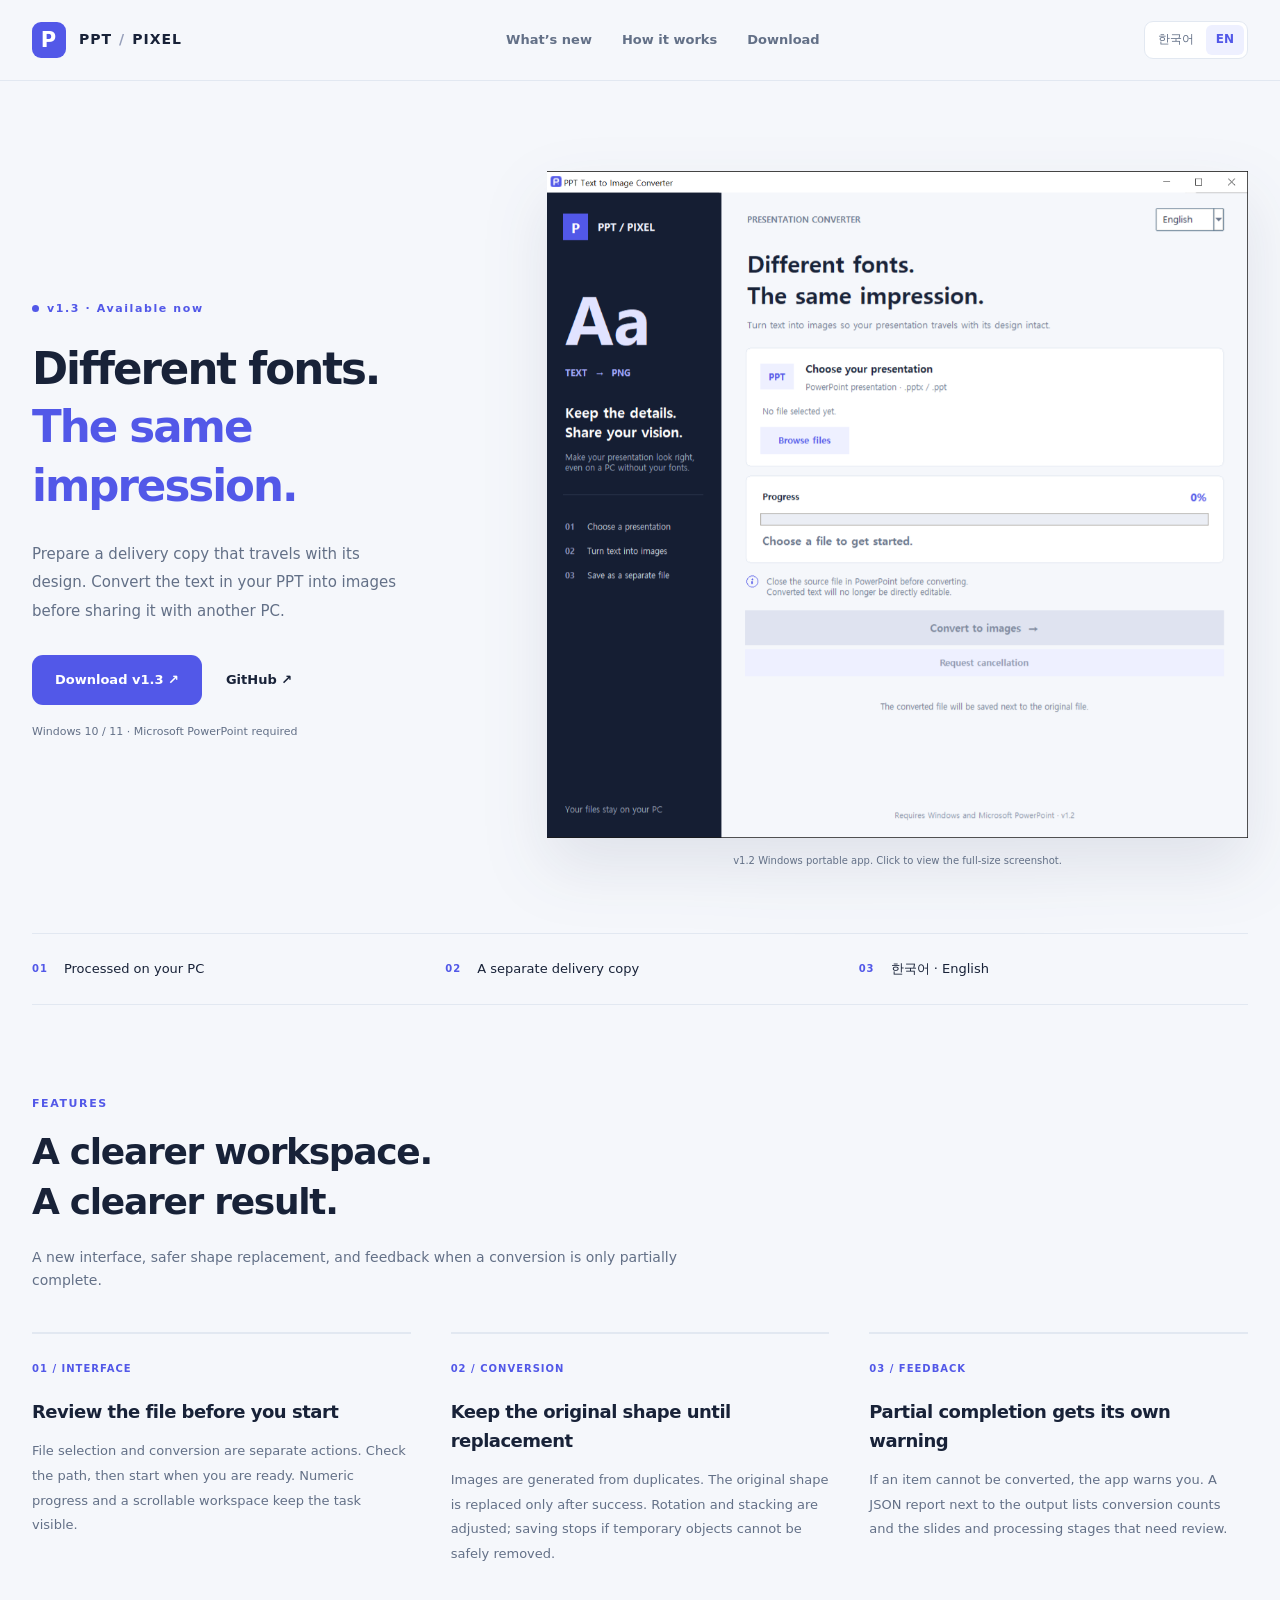
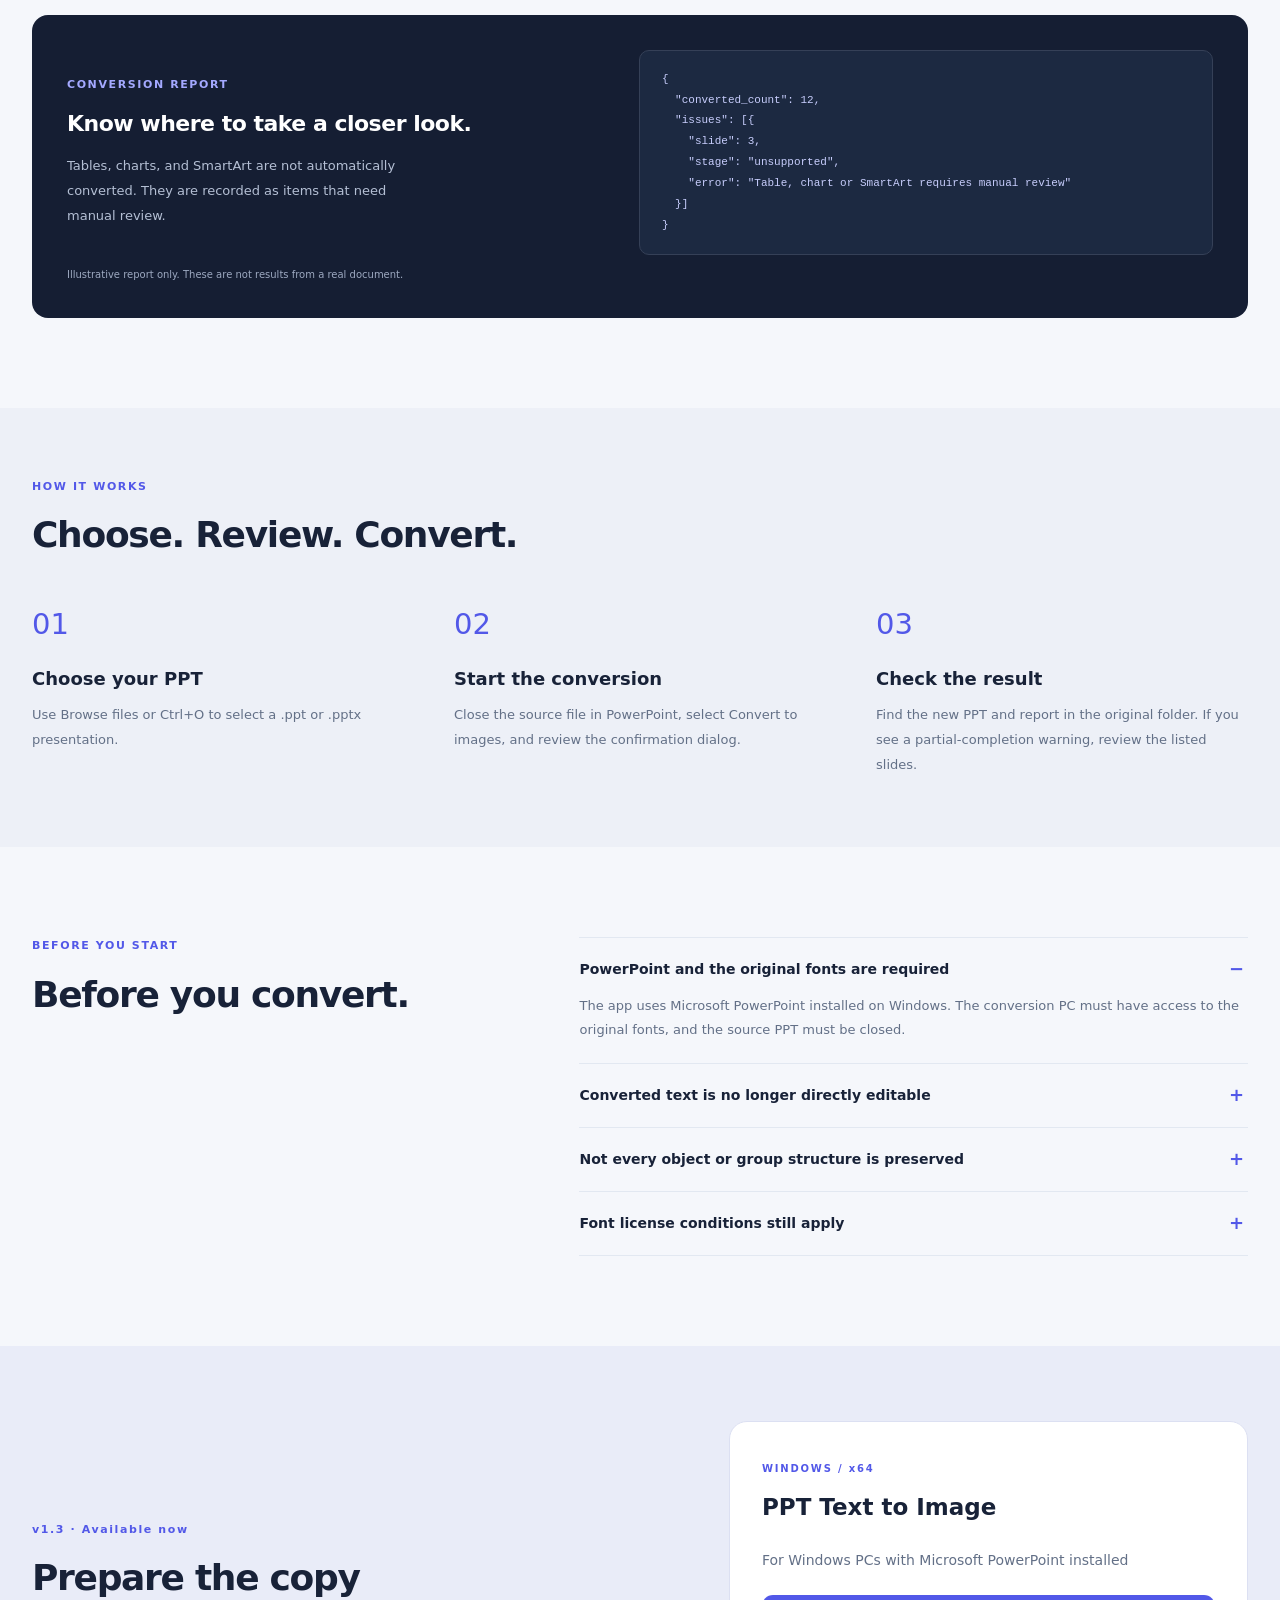
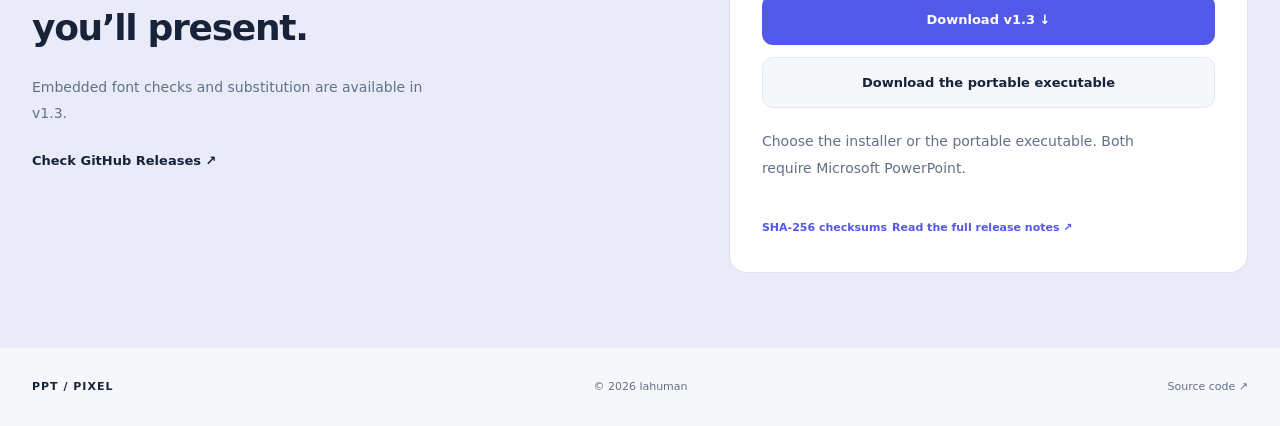
==== commit b936950b: "Release v1.3 with embedded font preflight, diagnostics and security updates" ====
--- a/docs/index.html
+++ b/docs/index.html
@@ -5,9 +5,9 @@
   <meta name="viewport" content="width=device-width, initial-scale=1">
   <meta name="theme-color" content="#151e33">
   <title>PPT / PIXEL — PPT 텍스트를 이미지로</title>
-  <meta name="description" content="PPT 텍스트를 이미지로 바꾸는 Windows용 로컬 도구. 새 UI, 변환 실패 보고와 원본 보호를 담은 v1.2를 소개합니다.">
+  <meta name="description" content="PPT 텍스트를 이미지로 바꾸는 Windows용 로컬 도구. 새 UI, 변환 실패 보고와 원본 보호를 담은 v1.3를 소개합니다.">
   <meta property="og:title" content="PPT / PIXEL — 글꼴은 달라도, 디자인은 그대로.">
-  <meta property="og:description" content="새로운 작업 화면과 더 명확한 변환 결과 안내. v1.2 출시.">
+  <meta property="og:description" content="새로운 작업 화면과 더 명확한 변환 결과 안내. v1.3 출시.">
   <meta property="og:type" content="website">
   <link rel="icon" href="./ppt-txt2img.png">
   <link rel="stylesheet" href="./styles.css">
@@ -33,11 +33,11 @@
   <main id="main">
     <section class="hero wrap">
       <div class="hero-copy">
-        <p class="eyebrow"><span class="live-dot"></span><span data-release-status>v1.2 · 출시</span></p>
+        <p class="eyebrow"><span class="live-dot"></span><span data-release-status>v1.3 · 출시</span></p>
         <h1 data-i18n="heroTitle">글꼴은 달라도,<br><em>디자인은 그대로.</em></h1>
         <p class="hero-lead" data-i18n="heroLead">다른 PC에서도 의도한 모습으로. PPT의 텍스트를 이미지로 바꿔 발표용 사본을 준비하세요.</p>
         <div class="hero-actions">
-          <a class="button primary" href="#download" data-primary-link data-i18n="heroCta">v1.2 다운로드 <span aria-hidden="true">↗</span></a>
+          <a class="button primary" href="#download" data-primary-link data-i18n="heroCta">v1.3 다운로드 <span aria-hidden="true">↗</span></a>
           <a class="text-link" href="https://github.com/lahuman/ppt-text2img">GitHub <span aria-hidden="true">↗</span></a>
         </div>
         <p class="compatibility" data-i18n="compatibility">Windows 10 / 11 · Microsoft PowerPoint 필요</p>
@@ -52,7 +52,7 @@
     <div class="principles wrap"><p><b>01</b><span data-i18n="principle1">내 PC에서 로컬 처리</span></p><p><b>02</b><span data-i18n="principle2">원본과 결과 파일 분리</span></p><p><b>03</b><span data-i18n="principle3">한국어 · English</span></p></div>
 
     <section id="release" class="section wrap">
-      <div class="section-heading"><p class="eyebrow">WHAT’S NEW / 1.2</p><h2 data-i18n="releaseTitle">화면은 더 간결하게.<br>결과는 더 분명하게.</h2><p data-i18n="releaseLead">새로운 작업 화면부터 부분 실패 안내까지, 이번 버전에서 달라지는 점입니다.</p></div>
+      <div class="section-heading"><p class="eyebrow">FEATURES</p><h2 data-i18n="releaseTitle">화면은 더 간결하게.<br>결과는 더 분명하게.</h2><p data-i18n="releaseLead">새로운 작업 화면부터 부분 실패 안내까지, 변환 과정에서 사용할 수 있는 기능입니다.</p></div>
       <div class="release-grid">
         <article class="feature"><span class="feature-number">01 / INTERFACE</span><h3 data-i18n="feature1Title">시작하기 전에, 파일을 한 번 더 확인</h3><p data-i18n="feature1Body">파일 선택과 변환 시작을 분리했습니다. 선택한 경로를 확인하고 준비가 되면 변환하세요. 숫자 진행률과 작은 창 스크롤도 지원합니다.</p></article>
         <article class="feature"><span class="feature-number">02 / CONVERSION</span><h3 data-i18n="feature2Title">원본 도형은 교체 직전까지 보존</h3><p data-i18n="feature2Body">복제 도형에서 이미지를 만든 뒤 성공한 경우에만 원본을 교체합니다. 회전과 겹침 순서도 보정하고, 복구에 실패하면 저장을 중단합니다.</p></article>
@@ -72,7 +72,7 @@
 
     <section class="section wrap limits"><div><p class="eyebrow">BEFORE YOU START</p><h2 data-i18n="limitsTitle">변환 전에 알아두세요.</h2></div><div class="limit-list"><details open><summary data-i18n="limit1Title">PowerPoint와 원본 글꼴이 필요합니다</summary><p data-i18n="limit1Body">현재 Windows에 설치된 Microsoft PowerPoint 엔진을 사용합니다. 변환할 PC에서 원본 글꼴을 사용할 수 있어야 하며, 대상 PPT는 닫혀 있어야 합니다.</p></details><details><summary data-i18n="limit2Title">이미지가 된 텍스트는 직접 편집할 수 없습니다</summary><p data-i18n="limit2Body">텍스트가 있는 도형 전체가 이미지로 바뀝니다. 편집·검색이 제한되므로 작업용 원본은 보관하고 전달용 사본으로 사용하세요.</p></details><details><summary data-i18n="limit3Title">그룹 구조와 모든 객체를 보존하지는 않습니다</summary><p data-i18n="limit3Body">그룹을 해제하며 표·차트·SmartArt는 자동 변환하지 않습니다. 마스터·노트·애니메이션·하이퍼링크 보존은 지원 범위에 포함되지 않습니다. 결과를 확인한 후 배포하세요.</p></details><details><summary data-i18n="limit4Title">글꼴의 사용 조건도 확인하세요</summary><p data-i18n="limit4Body">텍스트를 이미지로 바꾸더라도 글꼴의 사용·배포 라이선스 조건이 면제되는 것은 아닙니다.</p></details></div></section>
 
-    <section id="download" class="download-section"><div class="wrap download-grid"><div><p class="eyebrow" data-release-status>v1.2 · 출시</p><h2 data-i18n="downloadTitle">다음 발표의 전달본을<br>준비해 보세요.</h2><p data-i18n="downloadLead">Windows용 v1.2 설치 프로그램과 포터블 실행 파일을 다운로드하세요.</p><a class="text-link" href="https://github.com/lahuman/ppt-text2img/releases" data-i18n="allReleases">GitHub 릴리즈 확인 ↗</a></div><div class="download-card"><span class="platform">WINDOWS / x64</span><h3 data-i18n="downloadCardTitle">PPT Text to Image</h3><p data-i18n="downloadRequirement">Microsoft PowerPoint가 설치된 Windows PC용</p><a class="button primary" data-download href="https://github.com/lahuman/ppt-text2img/releases/download/1.2/ppt-txt2img.exe">v1.2 설치 프로그램 다운로드 ↓</a><a class="button secondary" data-portable href="https://github.com/lahuman/ppt-text2img/releases/download/1.2/ppt-txt2img-portable.exe" data-i18n="portableDownload">설치 없는 실행 파일 받기</a><p class="download-note" data-i18n="downloadNote">두 실행 파일 모두 Microsoft PowerPoint가 필요합니다.</p><a class="release-notes" href="https://github.com/lahuman/ppt-text2img/releases/download/1.2/SHA256SUMS.txt" data-i18n="checksums">SHA-256 체크섬</a> <a href="https://github.com/lahuman/ppt-text2img/blob/main/RELEASE_NOTES.md" class="release-notes" data-i18n="releaseNotes">전체 변경 사항 보기 ↗</a></div></div></section>
+    <section id="download" class="download-section"><div class="wrap download-grid"><div><p class="eyebrow" data-release-status>v1.3 · 출시</p><h2 data-i18n="downloadTitle">다음 발표의 전달본을<br>준비해 보세요.</h2><p data-i18n="downloadLead">Windows용 v1.3 설치 프로그램과 포터블 실행 파일을 다운로드하세요.</p><a class="text-link" href="https://github.com/lahuman/ppt-text2img/releases" data-i18n="allReleases">GitHub 릴리즈 확인 ↗</a></div><div class="download-card"><span class="platform">WINDOWS / x64</span><h3 data-i18n="downloadCardTitle">PPT Text to Image</h3><p data-i18n="downloadRequirement">Microsoft PowerPoint가 설치된 Windows PC용</p><a class="button primary" data-download href="https://github.com/lahuman/ppt-text2img/releases/download/1.3/ppt-txt2img.exe">v1.3 설치 프로그램 다운로드 ↓</a><a class="button secondary" data-portable href="https://github.com/lahuman/ppt-text2img/releases/download/1.3/ppt-txt2img-portable.exe" data-i18n="portableDownload">설치 없는 실행 파일 받기</a><p class="download-note" data-i18n="downloadNote">두 실행 파일 모두 Microsoft PowerPoint가 필요합니다.</p><a class="release-notes" href="https://github.com/lahuman/ppt-text2img/releases/download/1.3/SHA256SUMS.txt" data-i18n="checksums">SHA-256 체크섬</a> <a href="https://github.com/lahuman/ppt-text2img/blob/main/RELEASE_NOTES.md" class="release-notes" data-i18n="releaseNotes">전체 변경 사항 보기 ↗</a></div></div></section>
   </main>
   <footer class="wrap"><a class="brand" href="#main">PPT / PIXEL</a><p>© 2026 lahuman</p><a href="https://github.com/lahuman/ppt-text2img" data-i18n="source">소스 코드 ↗</a></footer>
 </body>
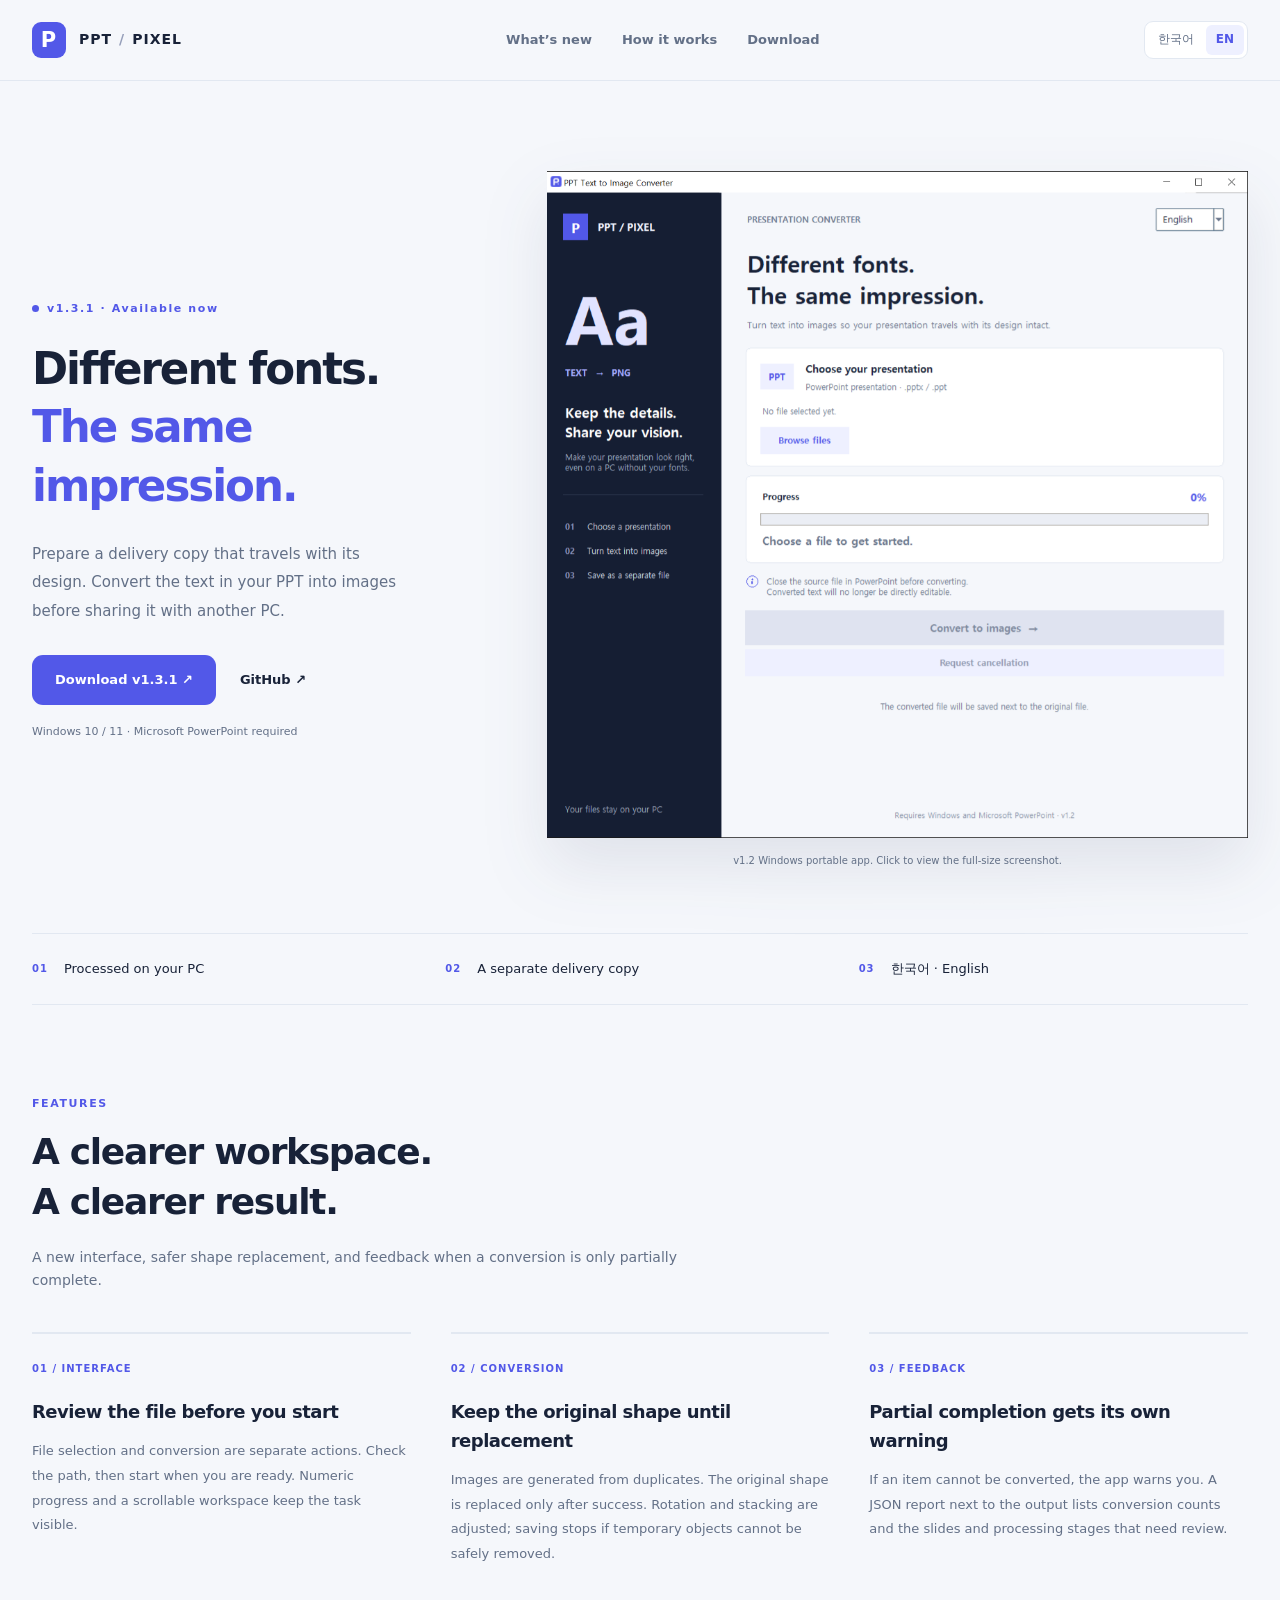
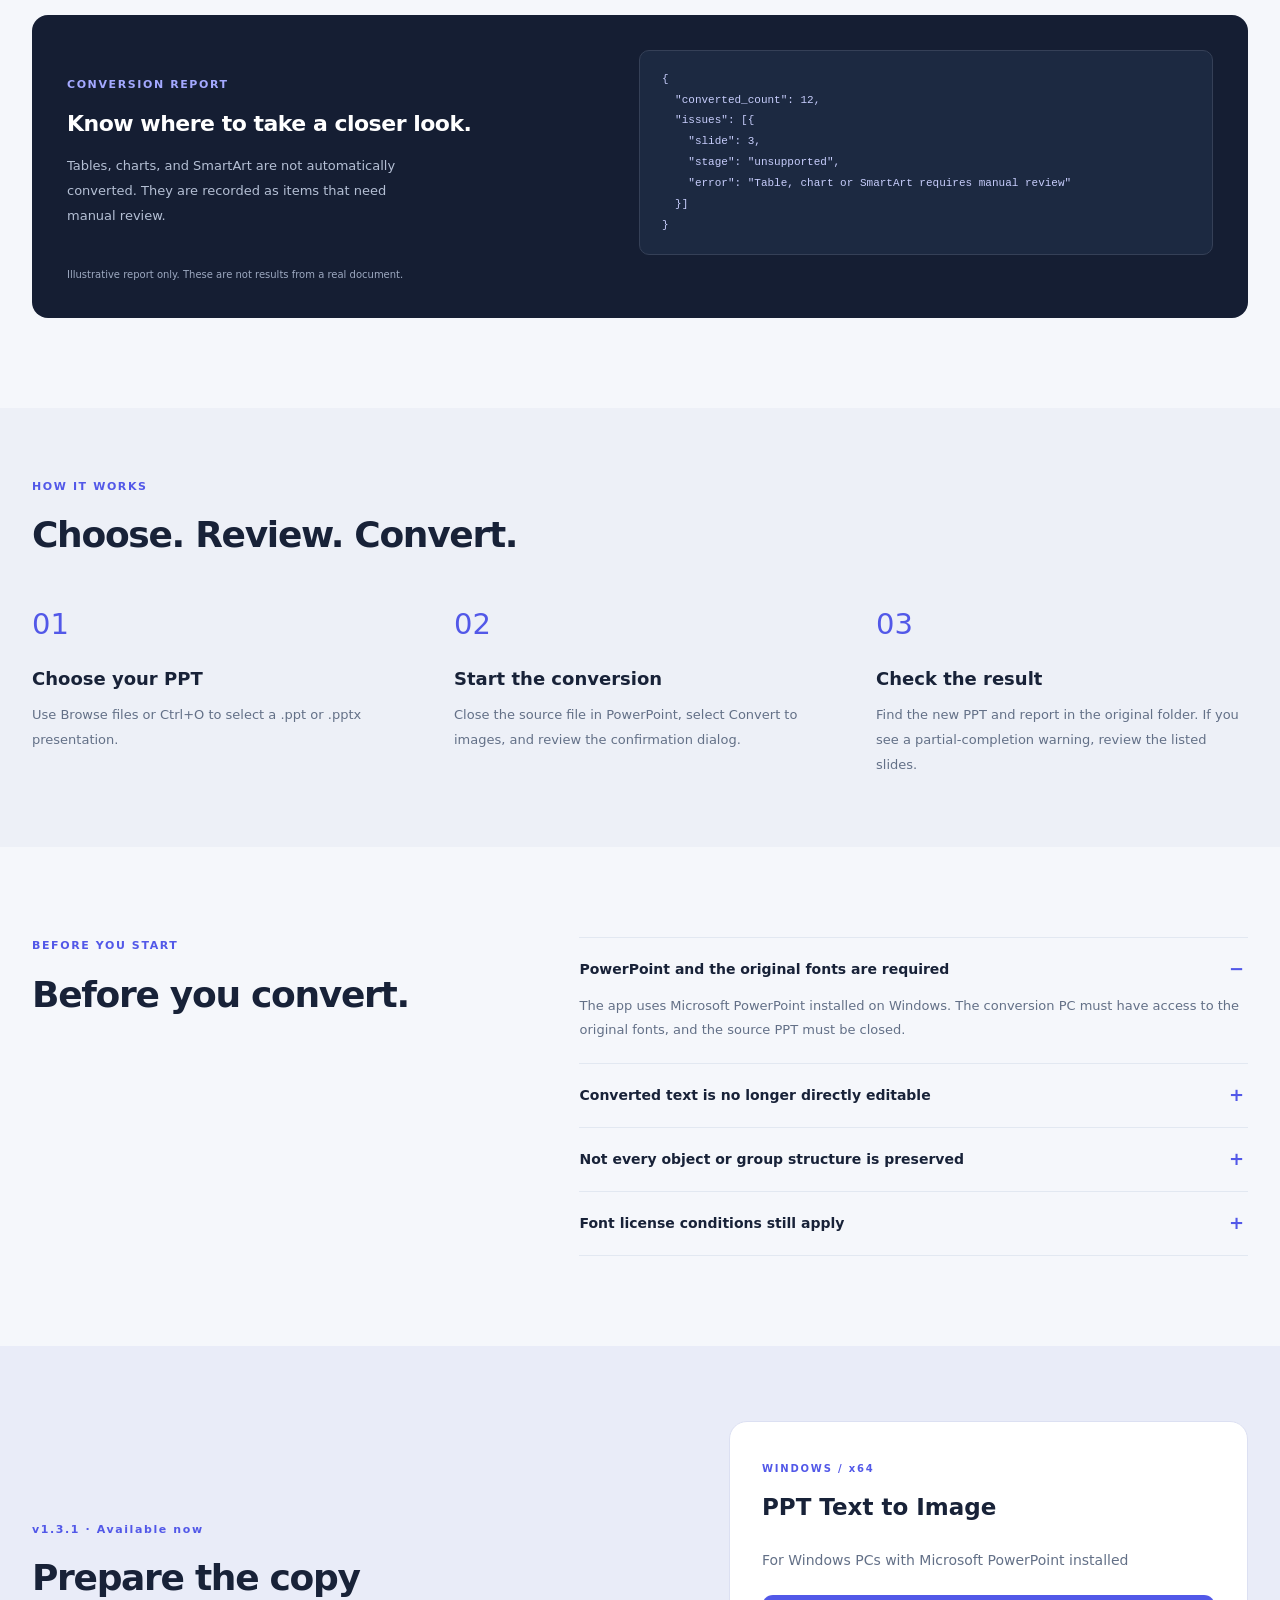
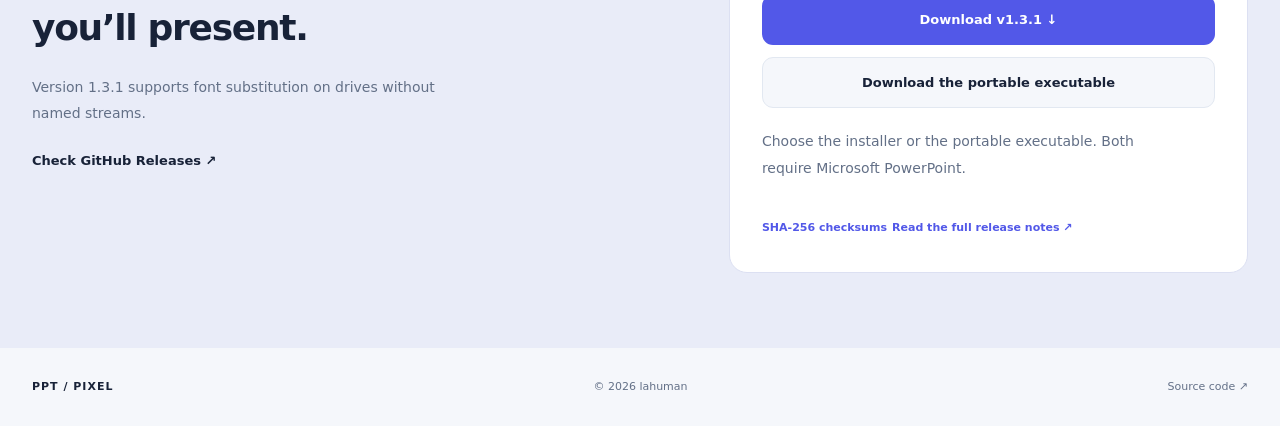
==== commit 31735458: "Release v1.3.1 to handle volumes without Zone.Identifier streams" ====
--- a/docs/index.html
+++ b/docs/index.html
@@ -5,9 +5,9 @@
   <meta name="viewport" content="width=device-width, initial-scale=1">
   <meta name="theme-color" content="#151e33">
   <title>PPT / PIXEL — PPT 텍스트를 이미지로</title>
-  <meta name="description" content="PPT 텍스트를 이미지로 바꾸는 Windows용 로컬 도구. 새 UI, 변환 실패 보고와 원본 보호를 담은 v1.3를 소개합니다.">
+  <meta name="description" content="PPT 텍스트를 이미지로 바꾸는 Windows용 로컬 도구. 새 UI, 변환 실패 보고와 원본 보호를 담은 v1.3.1을 소개합니다.">
   <meta property="og:title" content="PPT / PIXEL — 글꼴은 달라도, 디자인은 그대로.">
-  <meta property="og:description" content="새로운 작업 화면과 더 명확한 변환 결과 안내. v1.3 출시.">
+  <meta property="og:description" content="새로운 작업 화면과 더 명확한 변환 결과 안내. v1.3.1 출시.">
   <meta property="og:type" content="website">
   <link rel="icon" href="./ppt-txt2img.png">
   <link rel="stylesheet" href="./styles.css">
@@ -33,11 +33,11 @@
   <main id="main">
     <section class="hero wrap">
       <div class="hero-copy">
-        <p class="eyebrow"><span class="live-dot"></span><span data-release-status>v1.3 · 출시</span></p>
+        <p class="eyebrow"><span class="live-dot"></span><span data-release-status>v1.3.1 · 출시</span></p>
         <h1 data-i18n="heroTitle">글꼴은 달라도,<br><em>디자인은 그대로.</em></h1>
         <p class="hero-lead" data-i18n="heroLead">다른 PC에서도 의도한 모습으로. PPT의 텍스트를 이미지로 바꿔 발표용 사본을 준비하세요.</p>
         <div class="hero-actions">
-          <a class="button primary" href="#download" data-primary-link data-i18n="heroCta">v1.3 다운로드 <span aria-hidden="true">↗</span></a>
+          <a class="button primary" href="#download" data-primary-link data-i18n="heroCta">v1.3.1 다운로드 <span aria-hidden="true">↗</span></a>
           <a class="text-link" href="https://github.com/lahuman/ppt-text2img">GitHub <span aria-hidden="true">↗</span></a>
         </div>
         <p class="compatibility" data-i18n="compatibility">Windows 10 / 11 · Microsoft PowerPoint 필요</p>
@@ -72,7 +72,7 @@
 
     <section class="section wrap limits"><div><p class="eyebrow">BEFORE YOU START</p><h2 data-i18n="limitsTitle">변환 전에 알아두세요.</h2></div><div class="limit-list"><details open><summary data-i18n="limit1Title">PowerPoint와 원본 글꼴이 필요합니다</summary><p data-i18n="limit1Body">현재 Windows에 설치된 Microsoft PowerPoint 엔진을 사용합니다. 변환할 PC에서 원본 글꼴을 사용할 수 있어야 하며, 대상 PPT는 닫혀 있어야 합니다.</p></details><details><summary data-i18n="limit2Title">이미지가 된 텍스트는 직접 편집할 수 없습니다</summary><p data-i18n="limit2Body">텍스트가 있는 도형 전체가 이미지로 바뀝니다. 편집·검색이 제한되므로 작업용 원본은 보관하고 전달용 사본으로 사용하세요.</p></details><details><summary data-i18n="limit3Title">그룹 구조와 모든 객체를 보존하지는 않습니다</summary><p data-i18n="limit3Body">그룹을 해제하며 표·차트·SmartArt는 자동 변환하지 않습니다. 마스터·노트·애니메이션·하이퍼링크 보존은 지원 범위에 포함되지 않습니다. 결과를 확인한 후 배포하세요.</p></details><details><summary data-i18n="limit4Title">글꼴의 사용 조건도 확인하세요</summary><p data-i18n="limit4Body">텍스트를 이미지로 바꾸더라도 글꼴의 사용·배포 라이선스 조건이 면제되는 것은 아닙니다.</p></details></div></section>
 
-    <section id="download" class="download-section"><div class="wrap download-grid"><div><p class="eyebrow" data-release-status>v1.3 · 출시</p><h2 data-i18n="downloadTitle">다음 발표의 전달본을<br>준비해 보세요.</h2><p data-i18n="downloadLead">Windows용 v1.3 설치 프로그램과 포터블 실행 파일을 다운로드하세요.</p><a class="text-link" href="https://github.com/lahuman/ppt-text2img/releases" data-i18n="allReleases">GitHub 릴리즈 확인 ↗</a></div><div class="download-card"><span class="platform">WINDOWS / x64</span><h3 data-i18n="downloadCardTitle">PPT Text to Image</h3><p data-i18n="downloadRequirement">Microsoft PowerPoint가 설치된 Windows PC용</p><a class="button primary" data-download href="https://github.com/lahuman/ppt-text2img/releases/download/1.3/ppt-txt2img.exe">v1.3 설치 프로그램 다운로드 ↓</a><a class="button secondary" data-portable href="https://github.com/lahuman/ppt-text2img/releases/download/1.3/ppt-txt2img-portable.exe" data-i18n="portableDownload">설치 없는 실행 파일 받기</a><p class="download-note" data-i18n="downloadNote">두 실행 파일 모두 Microsoft PowerPoint가 필요합니다.</p><a class="release-notes" href="https://github.com/lahuman/ppt-text2img/releases/download/1.3/SHA256SUMS.txt" data-i18n="checksums">SHA-256 체크섬</a> <a href="https://github.com/lahuman/ppt-text2img/blob/main/RELEASE_NOTES.md" class="release-notes" data-i18n="releaseNotes">전체 변경 사항 보기 ↗</a></div></div></section>
+    <section id="download" class="download-section"><div class="wrap download-grid"><div><p class="eyebrow" data-release-status>v1.3.1 · 출시</p><h2 data-i18n="downloadTitle">다음 발표의 전달본을<br>준비해 보세요.</h2><p data-i18n="downloadLead">Windows용 v1.3.1 설치 프로그램과 포터블 실행 파일을 다운로드하세요.</p><a class="text-link" href="https://github.com/lahuman/ppt-text2img/releases" data-i18n="allReleases">GitHub 릴리즈 확인 ↗</a></div><div class="download-card"><span class="platform">WINDOWS / x64</span><h3 data-i18n="downloadCardTitle">PPT Text to Image</h3><p data-i18n="downloadRequirement">Microsoft PowerPoint가 설치된 Windows PC용</p><a class="button primary" data-download href="https://github.com/lahuman/ppt-text2img/releases/download/1.3.1/ppt-txt2img.exe">v1.3.1 설치 프로그램 다운로드 ↓</a><a class="button secondary" data-portable href="https://github.com/lahuman/ppt-text2img/releases/download/1.3.1/ppt-txt2img-portable.exe" data-i18n="portableDownload">설치 없는 실행 파일 받기</a><p class="download-note" data-i18n="downloadNote">두 실행 파일 모두 Microsoft PowerPoint가 필요합니다.</p><a class="release-notes" href="https://github.com/lahuman/ppt-text2img/releases/download/1.3.1/SHA256SUMS.txt" data-i18n="checksums">SHA-256 체크섬</a> <a href="https://github.com/lahuman/ppt-text2img/blob/main/RELEASE_NOTES.md" class="release-notes" data-i18n="releaseNotes">전체 변경 사항 보기 ↗</a></div></div></section>
   </main>
   <footer class="wrap"><a class="brand" href="#main">PPT / PIXEL</a><p>© 2026 lahuman</p><a href="https://github.com/lahuman/ppt-text2img" data-i18n="source">소스 코드 ↗</a></footer>
 </body>
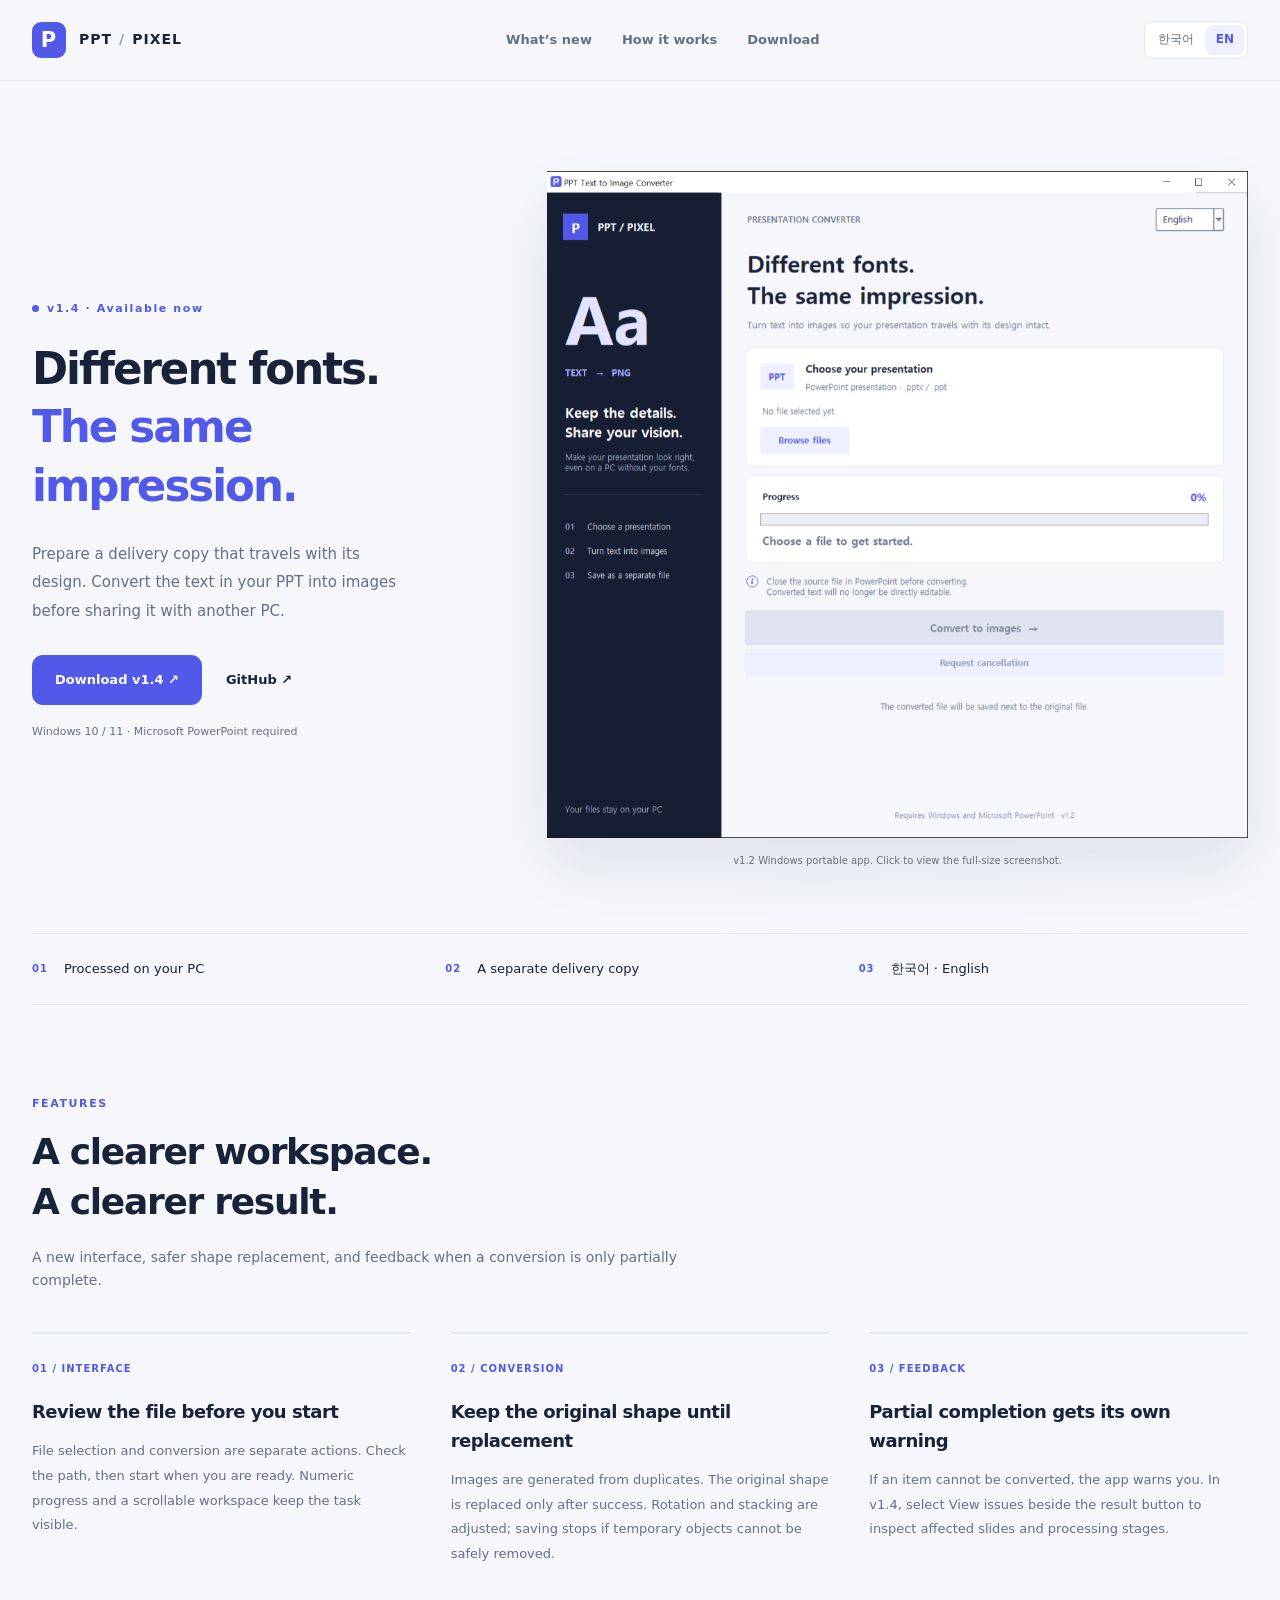
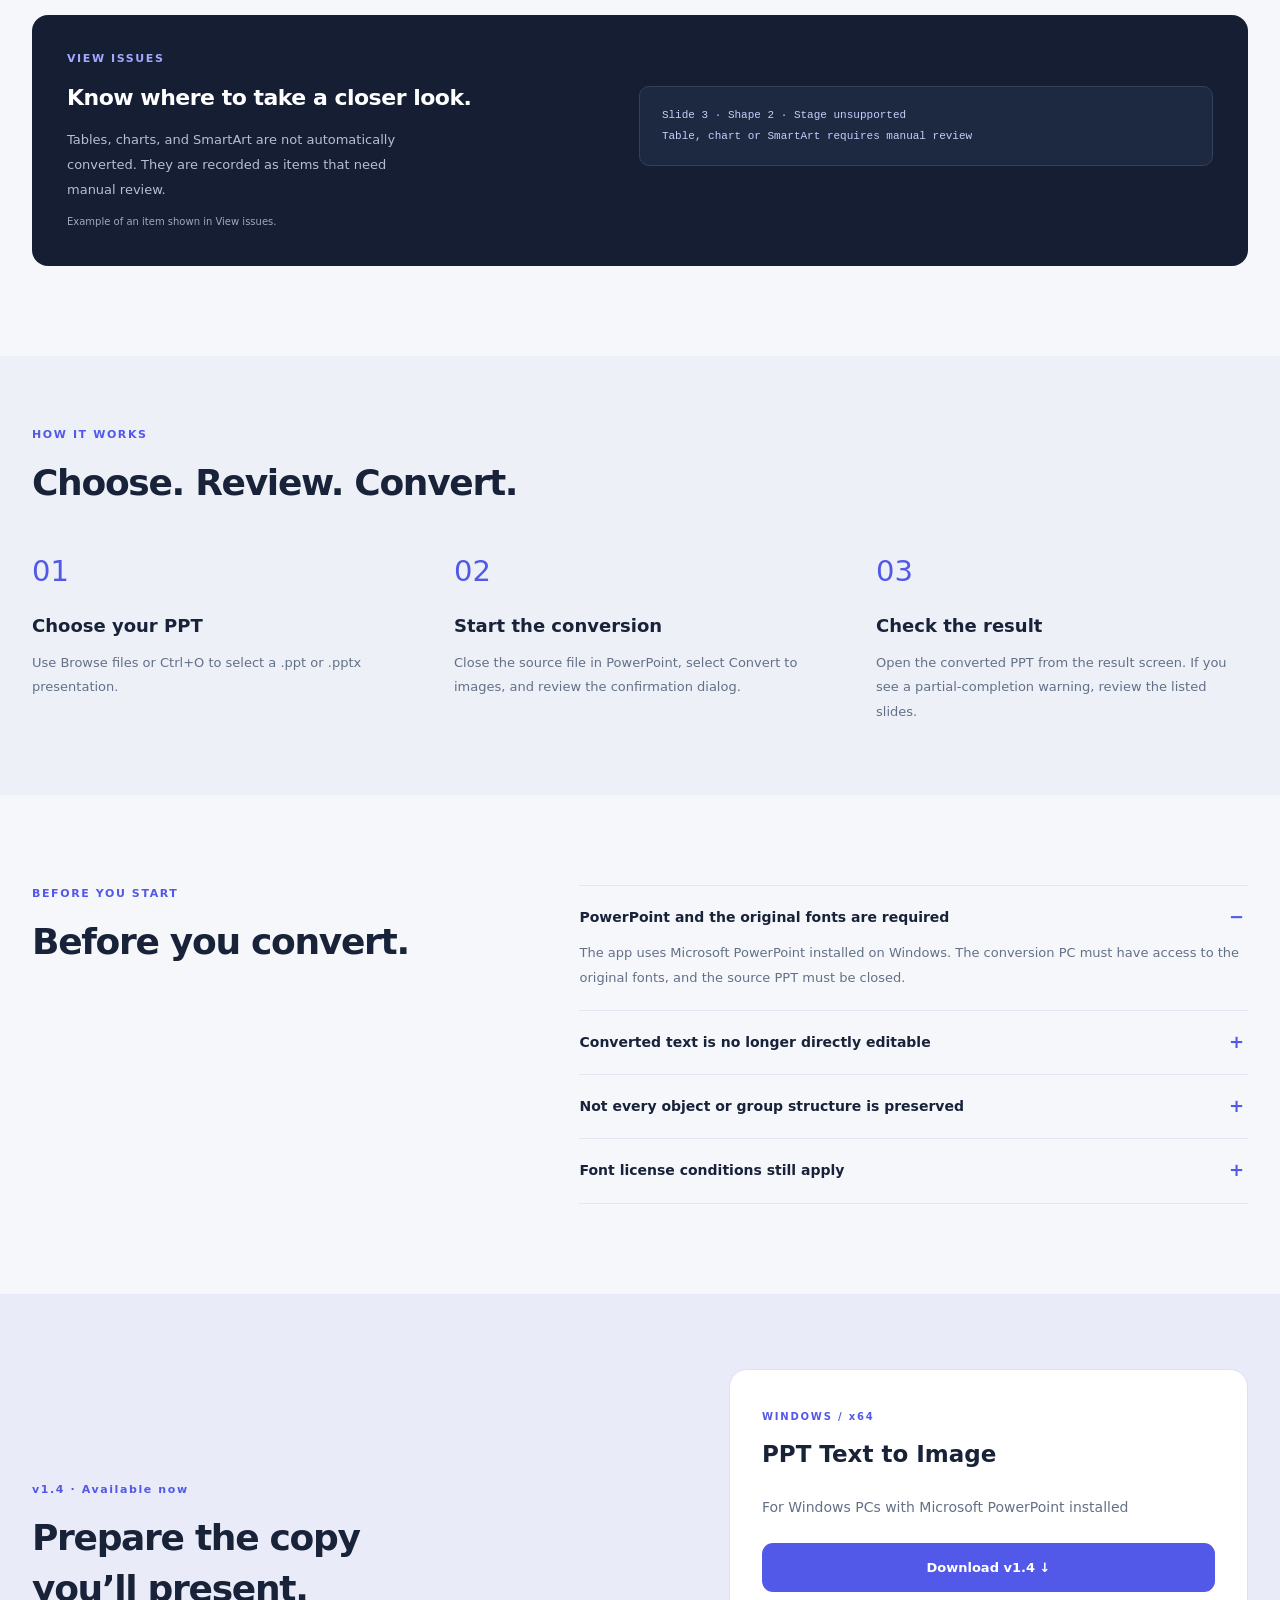
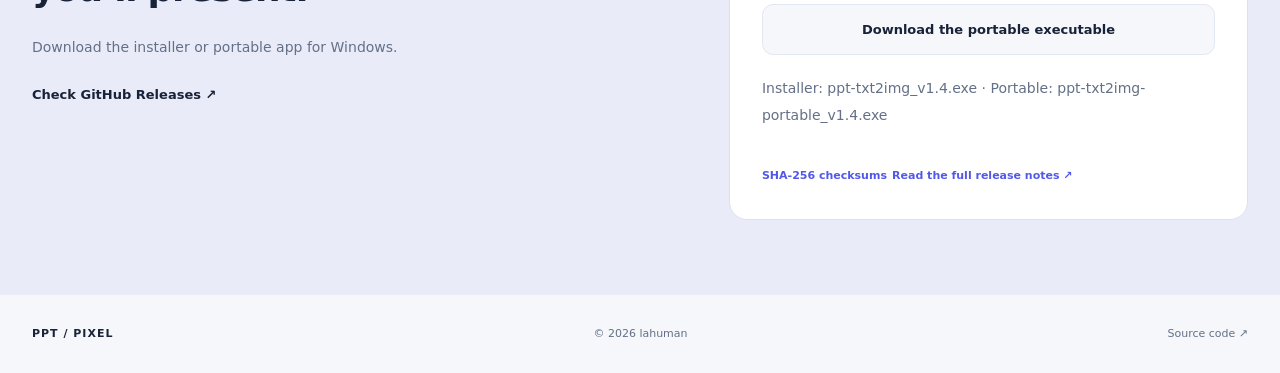
==== commit c7f8a23d: "Release v1.4 with optional issue details and versioned executables" ====
--- a/docs/index.html
+++ b/docs/index.html
@@ -5,9 +5,9 @@
   <meta name="viewport" content="width=device-width, initial-scale=1">
   <meta name="theme-color" content="#151e33">
   <title>PPT / PIXEL — PPT 텍스트를 이미지로</title>
-  <meta name="description" content="PPT 텍스트를 이미지로 바꾸는 Windows용 로컬 도구. 새 UI, 변환 실패 보고와 원본 보호를 담은 v1.3.1을 소개합니다.">
+  <meta name="description" content="PPT 텍스트를 이미지로 바꾸는 Windows용 로컬 도구. 새 UI, 변환 실패 보고와 원본 보호를 담은 v1.4를 소개합니다.">
   <meta property="og:title" content="PPT / PIXEL — 글꼴은 달라도, 디자인은 그대로.">
-  <meta property="og:description" content="새로운 작업 화면과 더 명확한 변환 결과 안내. v1.3.1 출시.">
+  <meta property="og:description" content="새로운 작업 화면과 더 명확한 변환 결과 안내. v1.4 출시.">
   <meta property="og:type" content="website">
   <link rel="icon" href="./ppt-txt2img.png">
   <link rel="stylesheet" href="./styles.css">
@@ -33,11 +33,11 @@
   <main id="main">
     <section class="hero wrap">
       <div class="hero-copy">
-        <p class="eyebrow"><span class="live-dot"></span><span data-release-status>v1.3.1 · 출시</span></p>
+        <p class="eyebrow"><span class="live-dot"></span><span data-release-status>v1.4 · 출시</span></p>
         <h1 data-i18n="heroTitle">글꼴은 달라도,<br><em>디자인은 그대로.</em></h1>
         <p class="hero-lead" data-i18n="heroLead">다른 PC에서도 의도한 모습으로. PPT의 텍스트를 이미지로 바꿔 발표용 사본을 준비하세요.</p>
         <div class="hero-actions">
-          <a class="button primary" href="#download" data-primary-link data-i18n="heroCta">v1.3.1 다운로드 <span aria-hidden="true">↗</span></a>
+          <a class="button primary" href="#download" data-primary-link data-i18n="heroCta">v1.4 다운로드 <span aria-hidden="true">↗</span></a>
           <a class="text-link" href="https://github.com/lahuman/ppt-text2img">GitHub <span aria-hidden="true">↗</span></a>
         </div>
         <p class="compatibility" data-i18n="compatibility">Windows 10 / 11 · Microsoft PowerPoint 필요</p>
@@ -56,23 +56,16 @@
       <div class="release-grid">
         <article class="feature"><span class="feature-number">01 / INTERFACE</span><h3 data-i18n="feature1Title">시작하기 전에, 파일을 한 번 더 확인</h3><p data-i18n="feature1Body">파일 선택과 변환 시작을 분리했습니다. 선택한 경로를 확인하고 준비가 되면 변환하세요. 숫자 진행률과 작은 창 스크롤도 지원합니다.</p></article>
         <article class="feature"><span class="feature-number">02 / CONVERSION</span><h3 data-i18n="feature2Title">원본 도형은 교체 직전까지 보존</h3><p data-i18n="feature2Body">복제 도형에서 이미지를 만든 뒤 성공한 경우에만 원본을 교체합니다. 회전과 겹침 순서도 보정하고, 복구에 실패하면 저장을 중단합니다.</p></article>
-        <article class="feature"><span class="feature-number">03 / FEEDBACK</span><h3 data-i18n="feature3Title">일부 실패를 완료와 구분</h3><p data-i18n="feature3Body">변환하지 못한 항목이 있으면 경고합니다. 결과 옆의 JSON 보고서에서 변환 건수와 확인이 필요한 슬라이드·처리 단계를 확인할 수 있습니다.</p></article>
+        <article class="feature"><span class="feature-number">03 / FEEDBACK</span><h3 data-i18n="feature3Title">일부 실패를 완료와 구분</h3><p data-i18n="feature3Body">변환하지 못한 항목이 있으면 경고합니다. v1.4에서는 결과 열기 오른쪽의 특이사항 보기에서 해당 슬라이드와 처리 단계를 확인할 수 있습니다.</p></article>
       </div>
-      <div class="report-example"><div><p class="eyebrow">CONVERSION REPORT</p><h3 data-i18n="reportTitle">확인할 곳을 남겨드립니다.</h3><p data-i18n="reportBody">표·차트·SmartArt처럼 자동 변환하지 않는 객체도 확인 필요 항목으로 안내합니다.</p></div><pre aria-label="Example JSON report"><code>{
-  "converted_count": 12,
-  "issues": [{
-    "slide": 3,
-    "stage": "unsupported",
-    "error": "Table, chart or SmartArt requires manual review"
-  }]
-}</code></pre><small data-i18n="reportCaption">설명을 위한 보고서 예시입니다. 실제 문서의 변환 결과가 아닙니다.</small></div>
+      <div class="report-example"><div><p class="eyebrow">VIEW ISSUES</p><h3 data-i18n="reportTitle">확인할 곳을 남겨드립니다.</h3><p data-i18n="reportBody">표·차트·SmartArt처럼 자동 변환하지 않는 객체도 확인 필요 항목으로 안내합니다.</p></div><pre><code data-i18n="issueExample">슬라이드 3 · 도형 2 · 처리 단계 unsupported<br>Table, chart or SmartArt requires manual review</code></pre><small data-i18n="reportCaption">특이사항 보기에 표시되는 항목의 예시입니다.</small></div>
     </section>
 
-    <section id="workflow" class="workflow-section"><div class="wrap"><div class="section-heading"><p class="eyebrow">HOW IT WORKS</p><h2 data-i18n="workflowTitle">선택하고, 확인하고, 변환하세요.</h2></div><ol class="workflow"><li><span>01</span><h3 data-i18n="step1Title">PPT 선택</h3><p data-i18n="step1Body">파일 찾아보기 또는 Ctrl+O로 .ppt / .pptx 파일을 선택합니다.</p></li><li><span>02</span><h3 data-i18n="step2Title">변환 시작</h3><p data-i18n="step2Body">대상 파일을 PowerPoint에서 닫고, 이미지로 변환하기를 누른 뒤 주의 사항을 확인합니다.</p></li><li><span>03</span><h3 data-i18n="step3Title">결과 확인</h3><p data-i18n="step3Body">원본 폴더의 새 PPT와 보고서를 확인합니다. 일부 완료 경고가 있다면 해당 슬라이드를 검토하세요.</p></li></ol></div></section>
+    <section id="workflow" class="workflow-section"><div class="wrap"><div class="section-heading"><p class="eyebrow">HOW IT WORKS</p><h2 data-i18n="workflowTitle">선택하고, 확인하고, 변환하세요.</h2></div><ol class="workflow"><li><span>01</span><h3 data-i18n="step1Title">PPT 선택</h3><p data-i18n="step1Body">파일 찾아보기 또는 Ctrl+O로 .ppt / .pptx 파일을 선택합니다.</p></li><li><span>02</span><h3 data-i18n="step2Title">변환 시작</h3><p data-i18n="step2Body">대상 파일을 PowerPoint에서 닫고, 이미지로 변환하기를 누른 뒤 주의 사항을 확인합니다.</p></li><li><span>03</span><h3 data-i18n="step3Title">결과 확인</h3><p data-i18n="step3Body">결과 파일 열기로 새 PPT를 확인합니다. 일부 완료 경고가 있다면 해당 슬라이드를 검토하세요.</p></li></ol></div></section>
 
     <section class="section wrap limits"><div><p class="eyebrow">BEFORE YOU START</p><h2 data-i18n="limitsTitle">변환 전에 알아두세요.</h2></div><div class="limit-list"><details open><summary data-i18n="limit1Title">PowerPoint와 원본 글꼴이 필요합니다</summary><p data-i18n="limit1Body">현재 Windows에 설치된 Microsoft PowerPoint 엔진을 사용합니다. 변환할 PC에서 원본 글꼴을 사용할 수 있어야 하며, 대상 PPT는 닫혀 있어야 합니다.</p></details><details><summary data-i18n="limit2Title">이미지가 된 텍스트는 직접 편집할 수 없습니다</summary><p data-i18n="limit2Body">텍스트가 있는 도형 전체가 이미지로 바뀝니다. 편집·검색이 제한되므로 작업용 원본은 보관하고 전달용 사본으로 사용하세요.</p></details><details><summary data-i18n="limit3Title">그룹 구조와 모든 객체를 보존하지는 않습니다</summary><p data-i18n="limit3Body">그룹을 해제하며 표·차트·SmartArt는 자동 변환하지 않습니다. 마스터·노트·애니메이션·하이퍼링크 보존은 지원 범위에 포함되지 않습니다. 결과를 확인한 후 배포하세요.</p></details><details><summary data-i18n="limit4Title">글꼴의 사용 조건도 확인하세요</summary><p data-i18n="limit4Body">텍스트를 이미지로 바꾸더라도 글꼴의 사용·배포 라이선스 조건이 면제되는 것은 아닙니다.</p></details></div></section>
 
-    <section id="download" class="download-section"><div class="wrap download-grid"><div><p class="eyebrow" data-release-status>v1.3.1 · 출시</p><h2 data-i18n="downloadTitle">다음 발표의 전달본을<br>준비해 보세요.</h2><p data-i18n="downloadLead">Windows용 v1.3.1 설치 프로그램과 포터블 실행 파일을 다운로드하세요.</p><a class="text-link" href="https://github.com/lahuman/ppt-text2img/releases" data-i18n="allReleases">GitHub 릴리즈 확인 ↗</a></div><div class="download-card"><span class="platform">WINDOWS / x64</span><h3 data-i18n="downloadCardTitle">PPT Text to Image</h3><p data-i18n="downloadRequirement">Microsoft PowerPoint가 설치된 Windows PC용</p><a class="button primary" data-download href="https://github.com/lahuman/ppt-text2img/releases/download/1.3.1/ppt-txt2img.exe">v1.3.1 설치 프로그램 다운로드 ↓</a><a class="button secondary" data-portable href="https://github.com/lahuman/ppt-text2img/releases/download/1.3.1/ppt-txt2img-portable.exe" data-i18n="portableDownload">설치 없는 실행 파일 받기</a><p class="download-note" data-i18n="downloadNote">두 실행 파일 모두 Microsoft PowerPoint가 필요합니다.</p><a class="release-notes" href="https://github.com/lahuman/ppt-text2img/releases/download/1.3.1/SHA256SUMS.txt" data-i18n="checksums">SHA-256 체크섬</a> <a href="https://github.com/lahuman/ppt-text2img/blob/main/RELEASE_NOTES.md" class="release-notes" data-i18n="releaseNotes">전체 변경 사항 보기 ↗</a></div></div></section>
+    <section id="download" class="download-section"><div class="wrap download-grid"><div><p class="eyebrow" data-release-status>v1.4 · 출시</p><h2 data-i18n="downloadTitle">다음 발표의 전달본을<br>준비해 보세요.</h2><p data-i18n="downloadLead">Windows용 v1.4 설치 프로그램과 포터블 실행 파일을 다운로드하세요.</p><a class="text-link" href="https://github.com/lahuman/ppt-text2img/releases" data-i18n="allReleases">GitHub 릴리즈 확인 ↗</a></div><div class="download-card"><span class="platform">WINDOWS / x64</span><h3 data-i18n="downloadCardTitle">PPT Text to Image</h3><p data-i18n="downloadRequirement">Microsoft PowerPoint가 설치된 Windows PC용</p><a class="button primary" data-download href="https://github.com/lahuman/ppt-text2img/releases/download/1.4/ppt-txt2img_v1.4.exe">v1.4 설치 프로그램 다운로드 ↓</a><a class="button secondary" data-portable href="https://github.com/lahuman/ppt-text2img/releases/download/1.4/ppt-txt2img-portable_v1.4.exe" data-i18n="portableDownload">설치 없는 실행 파일 받기</a><p class="download-note" data-i18n="downloadNote">설치 파일은 ppt-txt2img_v1.4.exe, 포터블 파일은 ppt-txt2img-portable_v1.4.exe입니다.</p><a class="release-notes" href="https://github.com/lahuman/ppt-text2img/releases/download/1.4/SHA256SUMS.txt" data-i18n="checksums">SHA-256 체크섬</a> <a href="https://github.com/lahuman/ppt-text2img/blob/main/RELEASE_NOTES.md" class="release-notes" data-i18n="releaseNotes">전체 변경 사항 보기 ↗</a></div></div></section>
   </main>
   <footer class="wrap"><a class="brand" href="#main">PPT / PIXEL</a><p>© 2026 lahuman</p><a href="https://github.com/lahuman/ppt-text2img" data-i18n="source">소스 코드 ↗</a></footer>
 </body>
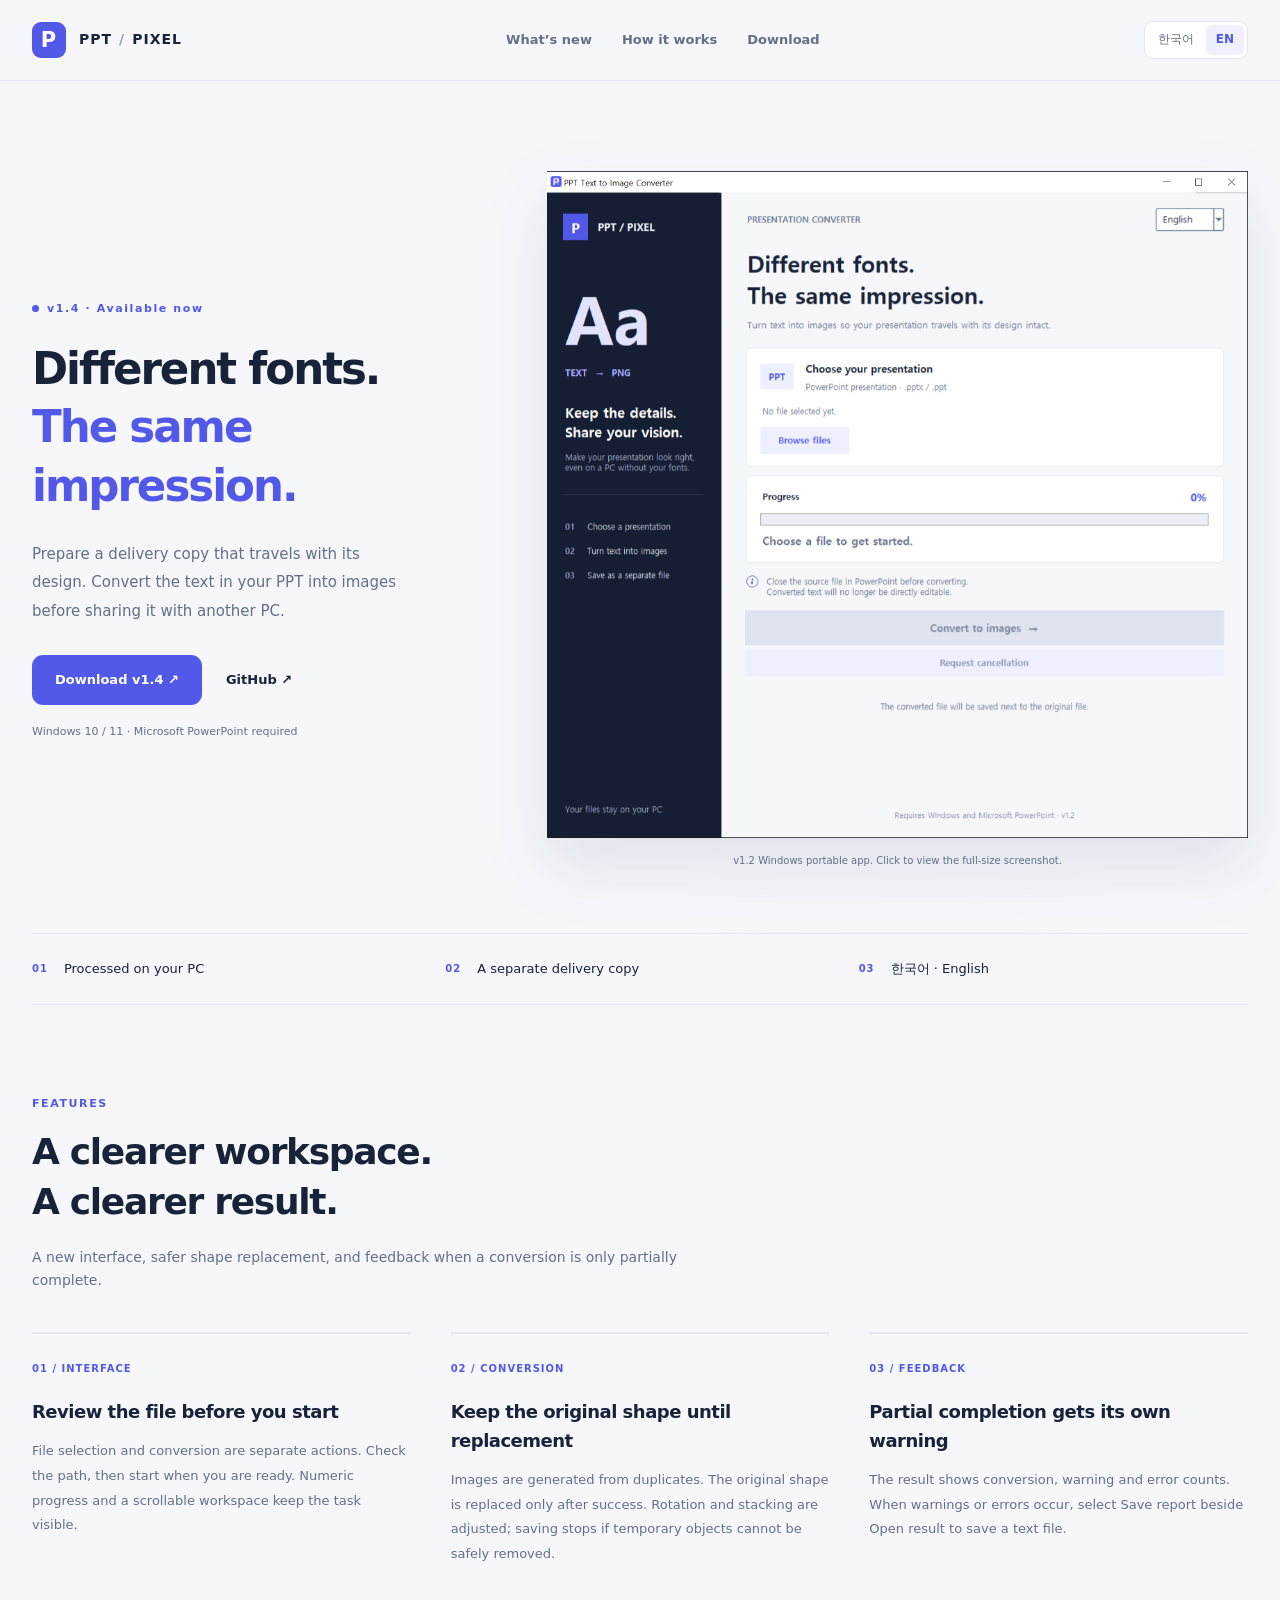
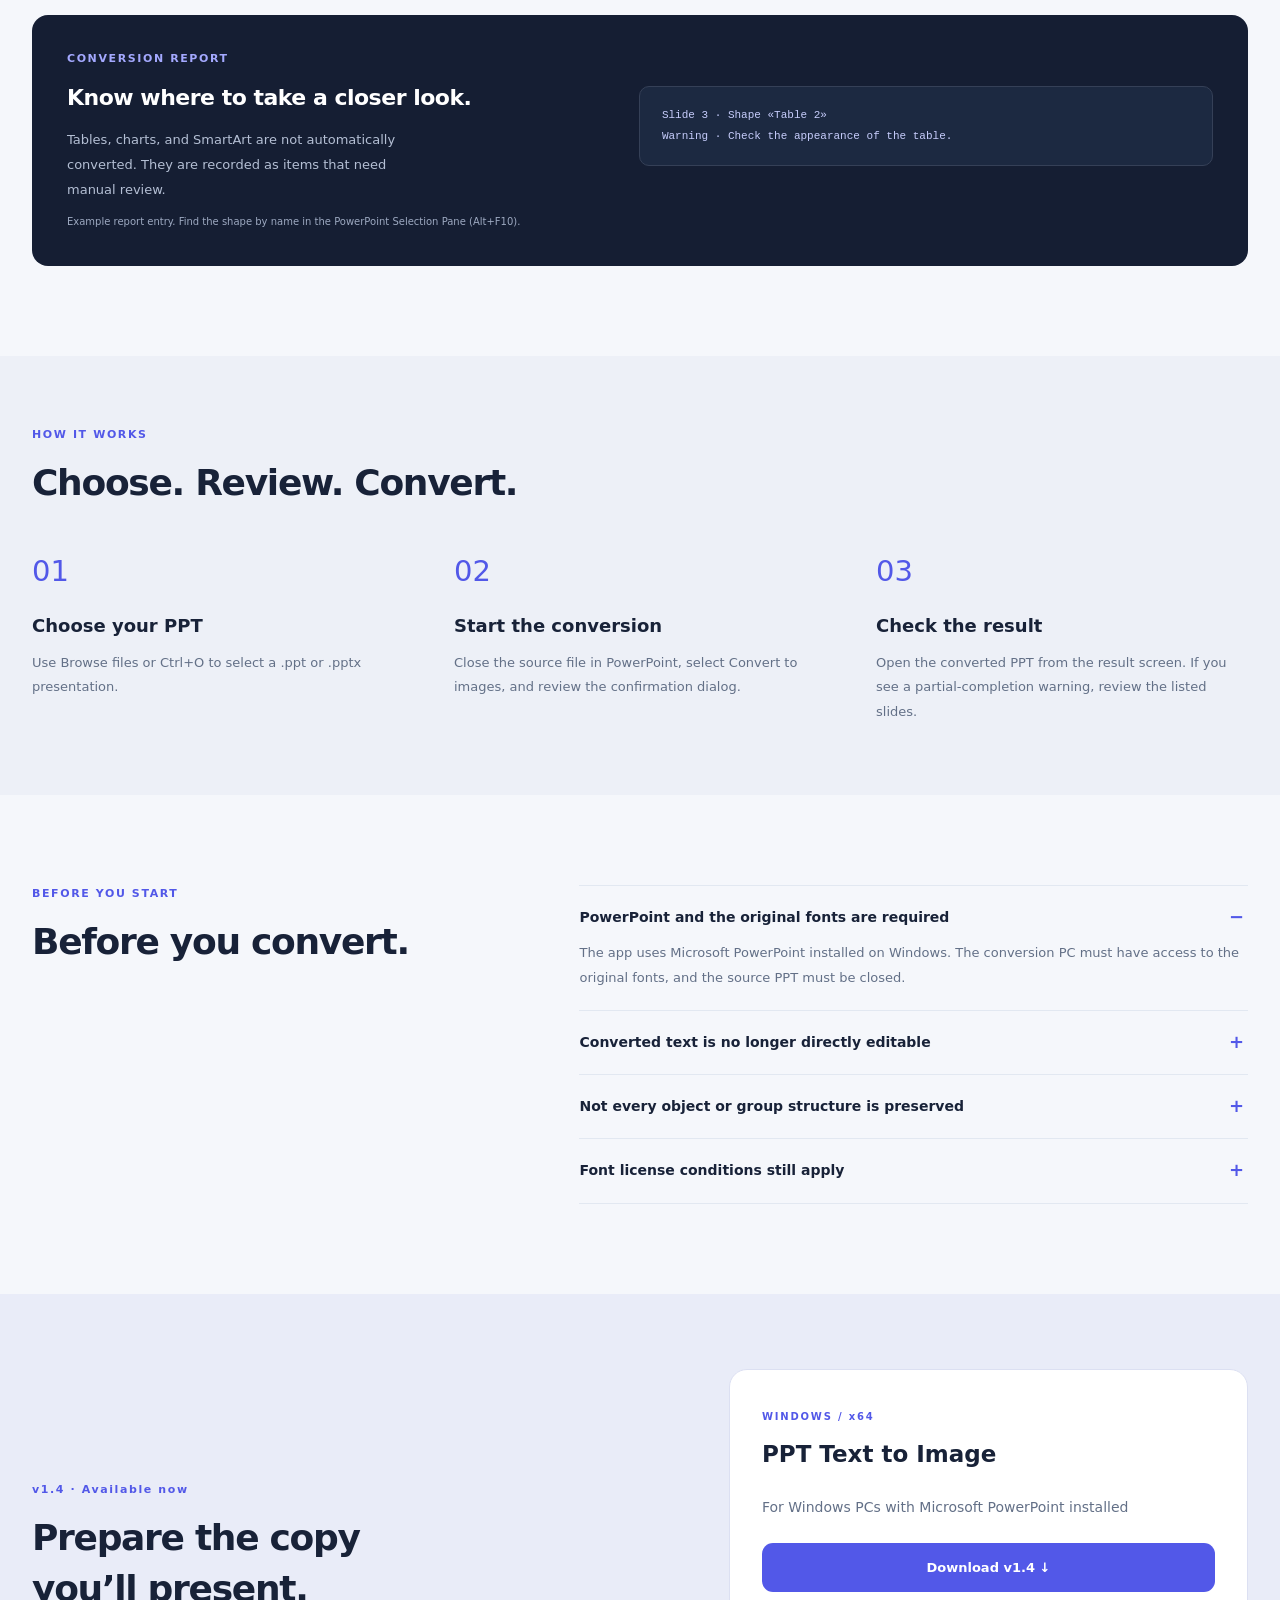
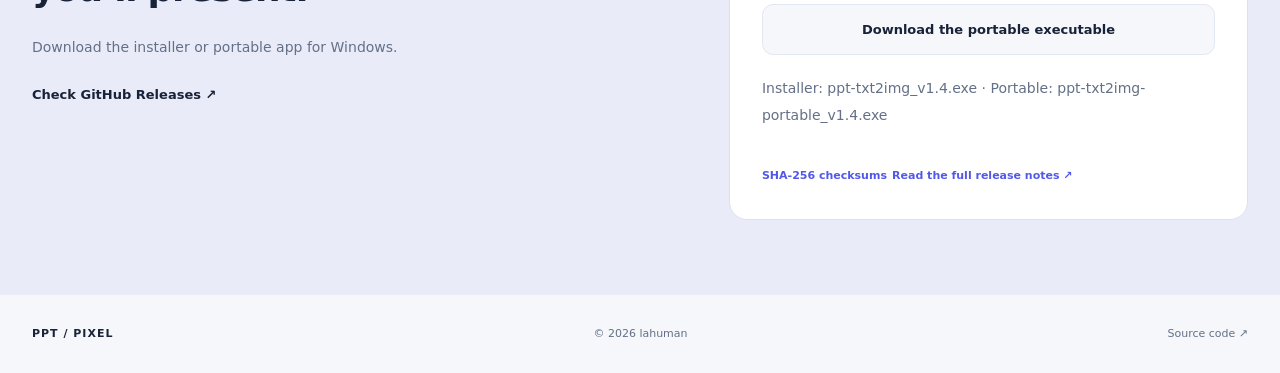
==== commit afb1c79f: "Update v1.4 with concise results and downloadable issue reports" ====
--- a/docs/index.html
+++ b/docs/index.html
@@ -56,9 +56,9 @@
       <div class="release-grid">
         <article class="feature"><span class="feature-number">01 / INTERFACE</span><h3 data-i18n="feature1Title">시작하기 전에, 파일을 한 번 더 확인</h3><p data-i18n="feature1Body">파일 선택과 변환 시작을 분리했습니다. 선택한 경로를 확인하고 준비가 되면 변환하세요. 숫자 진행률과 작은 창 스크롤도 지원합니다.</p></article>
         <article class="feature"><span class="feature-number">02 / CONVERSION</span><h3 data-i18n="feature2Title">원본 도형은 교체 직전까지 보존</h3><p data-i18n="feature2Body">복제 도형에서 이미지를 만든 뒤 성공한 경우에만 원본을 교체합니다. 회전과 겹침 순서도 보정하고, 복구에 실패하면 저장을 중단합니다.</p></article>
-        <article class="feature"><span class="feature-number">03 / FEEDBACK</span><h3 data-i18n="feature3Title">일부 실패를 완료와 구분</h3><p data-i18n="feature3Body">변환하지 못한 항목이 있으면 경고합니다. v1.4에서는 결과 열기 오른쪽의 특이사항 보기에서 해당 슬라이드와 처리 단계를 확인할 수 있습니다.</p></article>
+        <article class="feature"><span class="feature-number">03 / FEEDBACK</span><h3 data-i18n="feature3Title">일부 실패를 완료와 구분</h3><p data-i18n="feature3Body">결과 화면에서 변환·경고·오류 건수를 확인하세요. 경고나 오류가 있으면 결과 파일 열기 옆의 보고서 저장으로 텍스트 보고서를 받을 수 있습니다.</p></article>
       </div>
-      <div class="report-example"><div><p class="eyebrow">VIEW ISSUES</p><h3 data-i18n="reportTitle">확인할 곳을 남겨드립니다.</h3><p data-i18n="reportBody">표·차트·SmartArt처럼 자동 변환하지 않는 객체도 확인 필요 항목으로 안내합니다.</p></div><pre><code data-i18n="issueExample">슬라이드 3 · 도형 2 · 처리 단계 unsupported<br>Table, chart or SmartArt requires manual review</code></pre><small data-i18n="reportCaption">특이사항 보기에 표시되는 항목의 예시입니다.</small></div>
+      <div class="report-example"><div><p class="eyebrow">CONVERSION REPORT</p><h3 data-i18n="reportTitle">확인할 곳을 남겨드립니다.</h3><p data-i18n="reportBody">표·차트·SmartArt처럼 자동 변환하지 않는 객체도 확인 필요 항목으로 안내합니다.</p></div><pre><code data-i18n="issueExample">슬라이드 3 · 도형 «Table 2»<br>경고 · 표의 표시 상태를 확인하세요.</code></pre><small data-i18n="reportCaption">보고서 예시입니다. PowerPoint 선택 창(Alt+F10)에서 도형 이름을 찾으세요.</small></div>
     </section>
 
     <section id="workflow" class="workflow-section"><div class="wrap"><div class="section-heading"><p class="eyebrow">HOW IT WORKS</p><h2 data-i18n="workflowTitle">선택하고, 확인하고, 변환하세요.</h2></div><ol class="workflow"><li><span>01</span><h3 data-i18n="step1Title">PPT 선택</h3><p data-i18n="step1Body">파일 찾아보기 또는 Ctrl+O로 .ppt / .pptx 파일을 선택합니다.</p></li><li><span>02</span><h3 data-i18n="step2Title">변환 시작</h3><p data-i18n="step2Body">대상 파일을 PowerPoint에서 닫고, 이미지로 변환하기를 누른 뒤 주의 사항을 확인합니다.</p></li><li><span>03</span><h3 data-i18n="step3Title">결과 확인</h3><p data-i18n="step3Body">결과 파일 열기로 새 PPT를 확인합니다. 일부 완료 경고가 있다면 해당 슬라이드를 검토하세요.</p></li></ol></div></section>
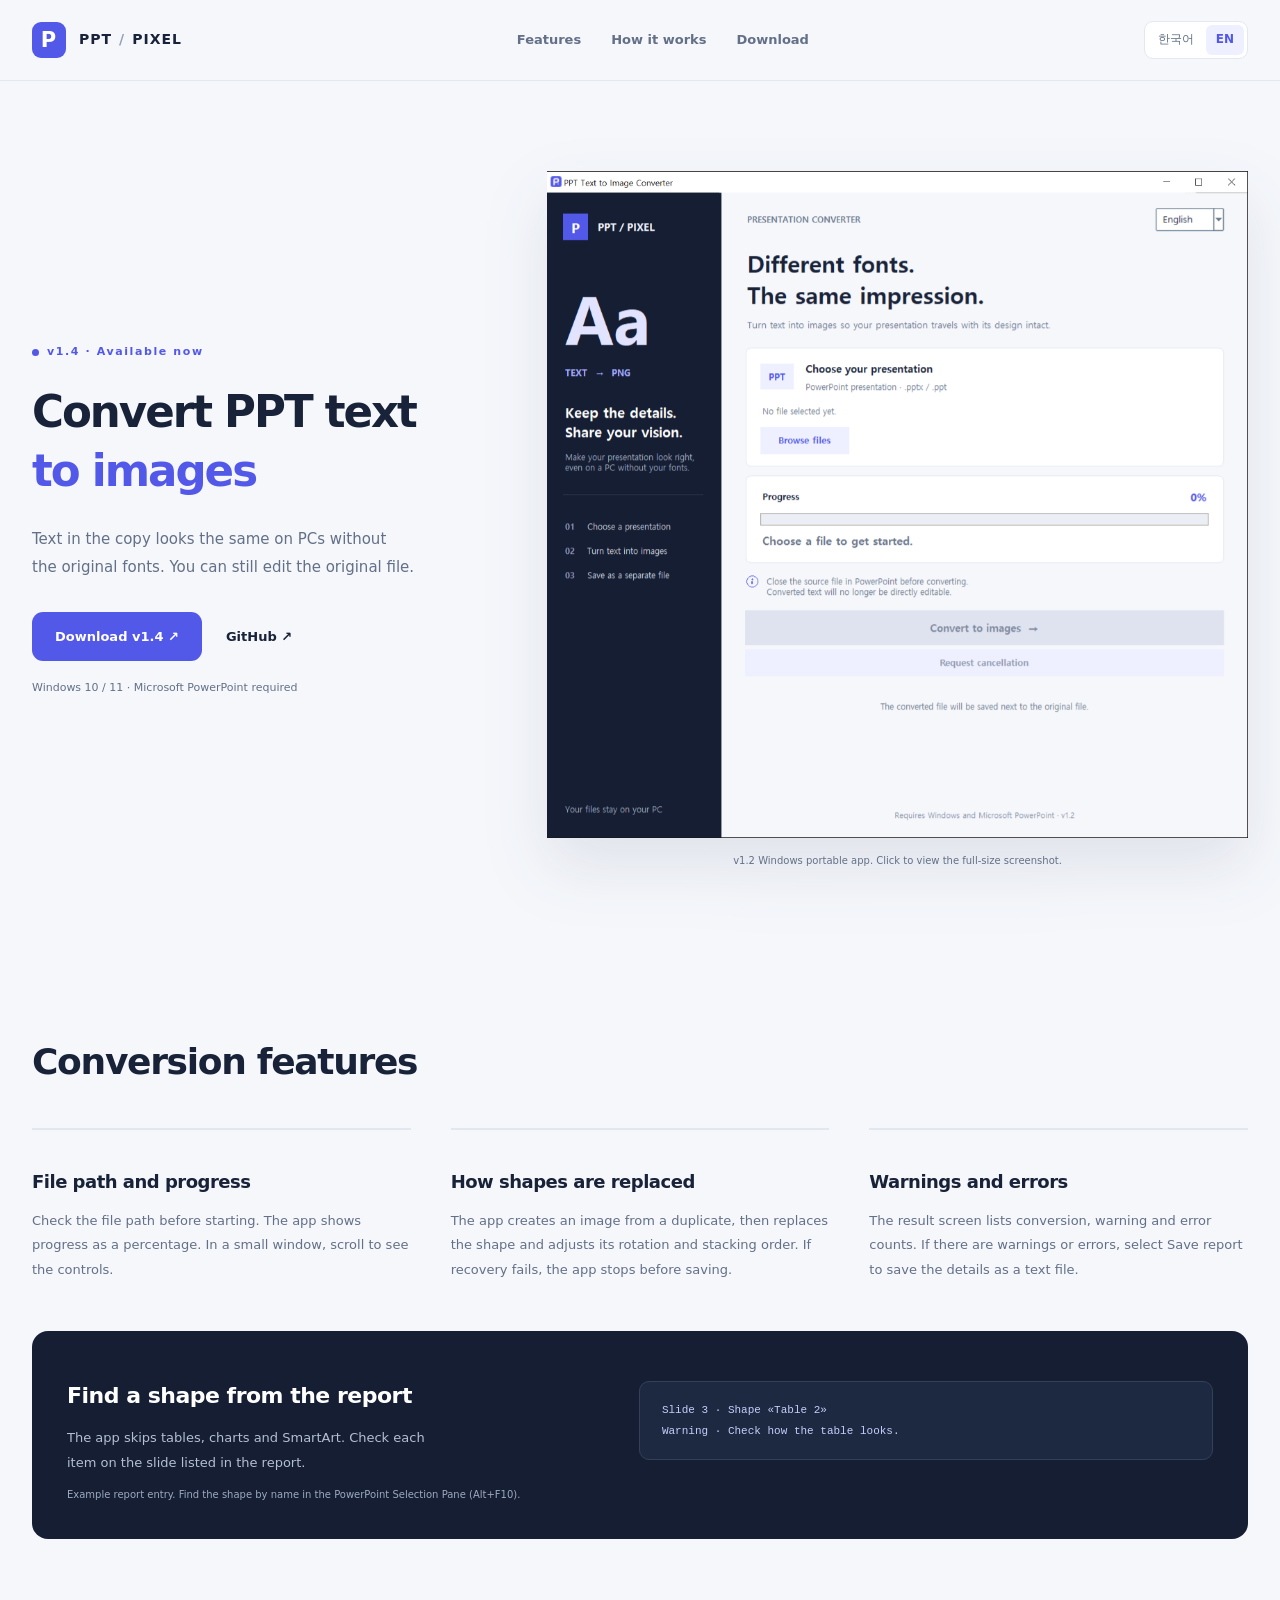
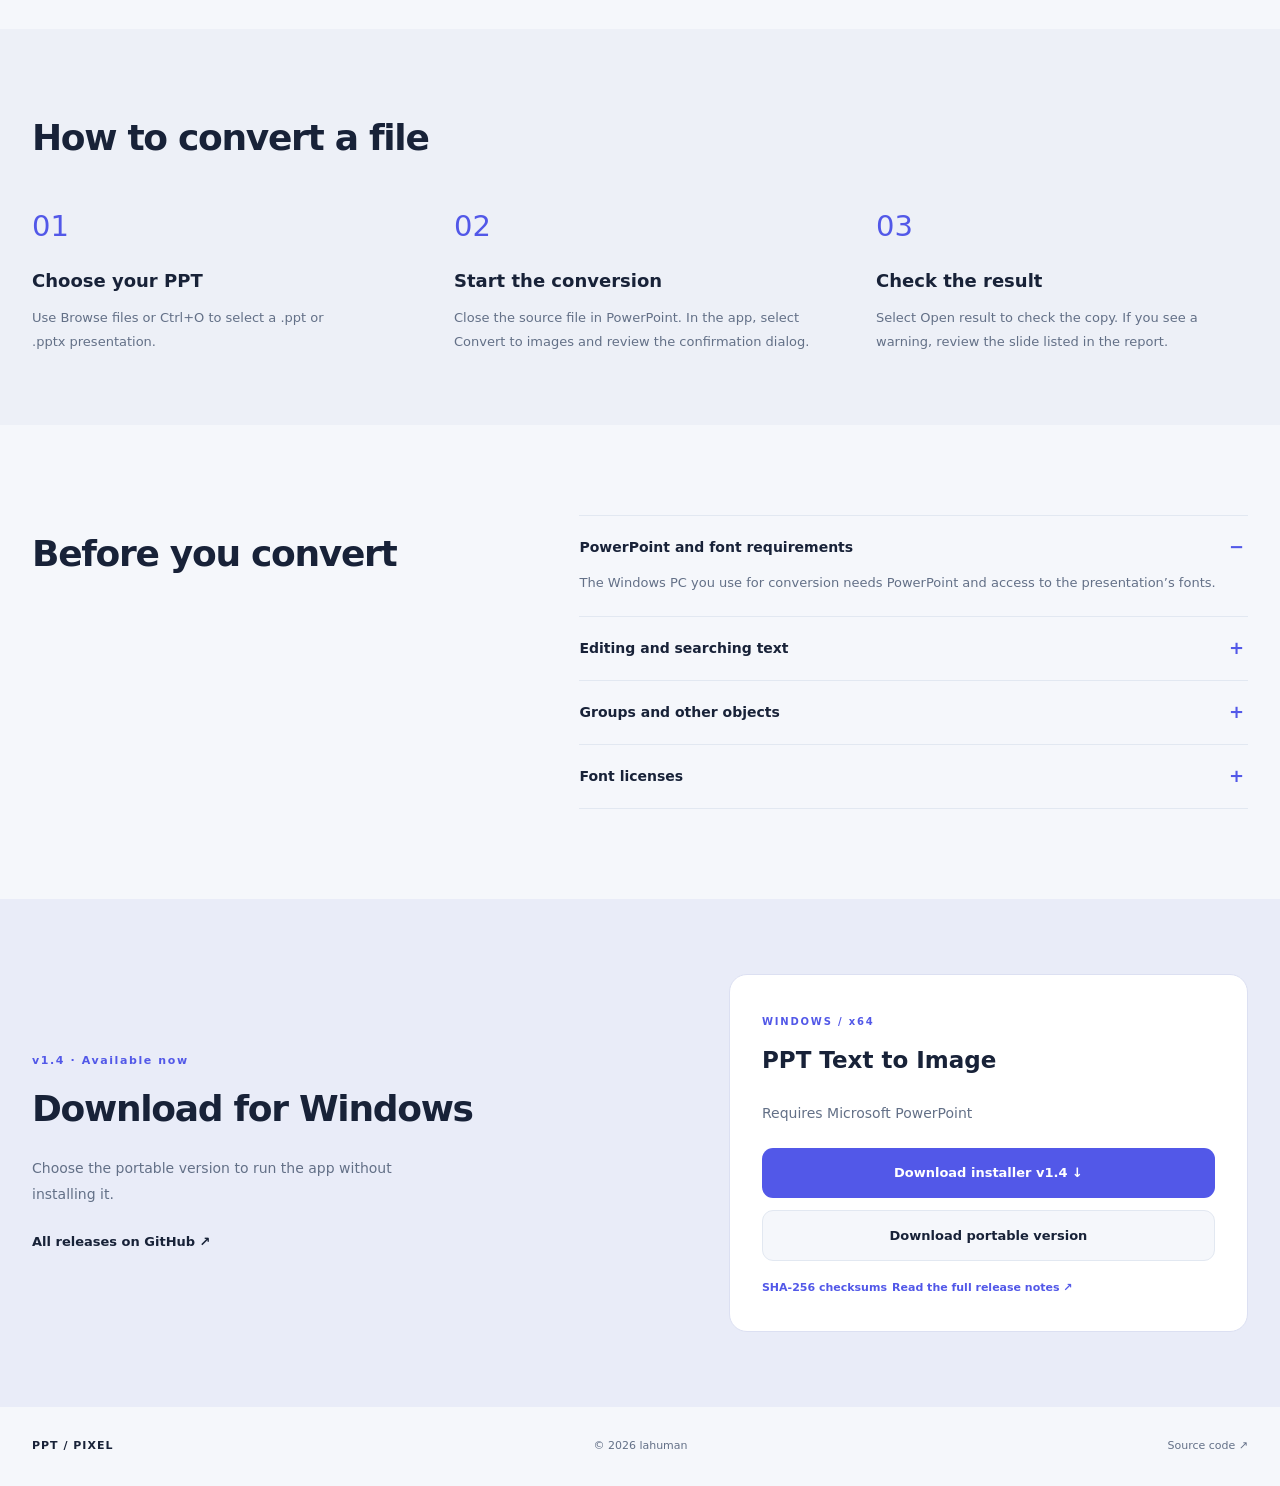
==== commit 9552a6dc: "Clarify Korean and English landing page copy and line breaks" ====
--- a/docs/index.html
+++ b/docs/index.html
@@ -5,9 +5,9 @@
   <meta name="viewport" content="width=device-width, initial-scale=1">
   <meta name="theme-color" content="#151e33">
   <title>PPT / PIXEL — PPT 텍스트를 이미지로</title>
-  <meta name="description" content="PPT 텍스트를 이미지로 바꾸는 Windows용 로컬 도구. 새 UI, 변환 실패 보고와 원본 보호를 담은 v1.4를 소개합니다.">
-  <meta property="og:title" content="PPT / PIXEL — 글꼴은 달라도, 디자인은 그대로.">
-  <meta property="og:description" content="새로운 작업 화면과 더 명확한 변환 결과 안내. v1.4 출시.">
+  <meta name="description" content="Windows PC에서 PPT 텍스트를 이미지로 변환해 발표용 사본을 만듭니다.">
+  <meta property="og:title" content="PPT / PIXEL — PPT 텍스트를 이미지로">
+  <meta property="og:description" content="내 PC에서 PPT 텍스트를 이미지로 바꾸는 방법과 Windows용 다운로드.">
   <meta property="og:type" content="website">
   <link rel="icon" href="./ppt-txt2img.png">
   <link rel="stylesheet" href="./styles.css">
@@ -19,7 +19,7 @@
     <div class="wrap nav-row">
       <a href="#main" class="brand" aria-label="PPT / PIXEL home"><span class="brand-icon">P</span>PPT <span class="brand-slash">/</span> PIXEL</a>
       <nav aria-label="Main navigation">
-        <a href="#release" data-i18n="navRelease">새로운 기능</a>
+        <a href="#release" data-i18n="navRelease">변환 기능</a>
         <a href="#workflow" data-i18n="navWorkflow">사용 방법</a>
         <a href="#download" data-i18n="navDownload">다운로드</a>
       </nav>
@@ -34,8 +34,8 @@
     <section class="hero wrap">
       <div class="hero-copy">
         <p class="eyebrow"><span class="live-dot"></span><span data-release-status>v1.4 · 출시</span></p>
-        <h1 data-i18n="heroTitle">글꼴은 달라도,<br><em>디자인은 그대로.</em></h1>
-        <p class="hero-lead" data-i18n="heroLead">다른 PC에서도 의도한 모습으로. PPT의 텍스트를 이미지로 바꿔 발표용 사본을 준비하세요.</p>
+        <h1 data-i18n="heroTitle">PPT 텍스트를<br><em>이미지로 변환</em></h1>
+        <p class="hero-lead" data-i18n="heroLead">발표할 PC에 글꼴이 없어도 사본의 글자는 그대로 보입니다. 원본 PPT는 계속 편집할 수 있습니다.</p>
         <div class="hero-actions">
           <a class="button primary" href="#download" data-primary-link data-i18n="heroCta">v1.4 다운로드 <span aria-hidden="true">↗</span></a>
           <a class="text-link" href="https://github.com/lahuman/ppt-text2img">GitHub <span aria-hidden="true">↗</span></a>
@@ -49,23 +49,22 @@
       </figure>
     </section>
 
-    <div class="principles wrap"><p><b>01</b><span data-i18n="principle1">내 PC에서 로컬 처리</span></p><p><b>02</b><span data-i18n="principle2">원본과 결과 파일 분리</span></p><p><b>03</b><span data-i18n="principle3">한국어 · English</span></p></div>
 
     <section id="release" class="section wrap">
-      <div class="section-heading"><p class="eyebrow">FEATURES</p><h2 data-i18n="releaseTitle">화면은 더 간결하게.<br>결과는 더 분명하게.</h2><p data-i18n="releaseLead">새로운 작업 화면부터 부분 실패 안내까지, 변환 과정에서 사용할 수 있는 기능입니다.</p></div>
+      <div class="section-heading"><h2 data-i18n="releaseTitle">변환 기능</h2></div>
       <div class="release-grid">
-        <article class="feature"><span class="feature-number">01 / INTERFACE</span><h3 data-i18n="feature1Title">시작하기 전에, 파일을 한 번 더 확인</h3><p data-i18n="feature1Body">파일 선택과 변환 시작을 분리했습니다. 선택한 경로를 확인하고 준비가 되면 변환하세요. 숫자 진행률과 작은 창 스크롤도 지원합니다.</p></article>
-        <article class="feature"><span class="feature-number">02 / CONVERSION</span><h3 data-i18n="feature2Title">원본 도형은 교체 직전까지 보존</h3><p data-i18n="feature2Body">복제 도형에서 이미지를 만든 뒤 성공한 경우에만 원본을 교체합니다. 회전과 겹침 순서도 보정하고, 복구에 실패하면 저장을 중단합니다.</p></article>
-        <article class="feature"><span class="feature-number">03 / FEEDBACK</span><h3 data-i18n="feature3Title">일부 실패를 완료와 구분</h3><p data-i18n="feature3Body">결과 화면에서 변환·경고·오류 건수를 확인하세요. 경고나 오류가 있으면 결과 파일 열기 옆의 보고서 저장으로 텍스트 보고서를 받을 수 있습니다.</p></article>
+        <article class="feature"><h3 data-i18n="feature1Title">파일 확인과 진행률</h3><p data-i18n="feature1Body">선택한 파일의 경로와 변환 진행률을 보여줍니다. 작은 창에서는 스크롤해 보세요.</p></article>
+        <article class="feature"><h3 data-i18n="feature2Title">도형 교체 방식</h3><p data-i18n="feature2Body">복제한 도형에서 이미지를 만든 뒤 기존 도형을 교체합니다. 회전 각도와 겹침 순서를 맞추고, 복구에 실패하면 저장을 멈춥니다.</p></article>
+        <article class="feature"><h3 data-i18n="feature3Title">경고와 오류 보고서</h3><p data-i18n="feature3Body">결과 화면에 변환 건수와 경고·오류 건수가 표시됩니다. 경고나 오류가 있으면 ‘보고서&nbsp;저장’을 눌러 내용을 텍스트 파일로 저장하세요.</p></article>
       </div>
-      <div class="report-example"><div><p class="eyebrow">CONVERSION REPORT</p><h3 data-i18n="reportTitle">확인할 곳을 남겨드립니다.</h3><p data-i18n="reportBody">표·차트·SmartArt처럼 자동 변환하지 않는 객체도 확인 필요 항목으로 안내합니다.</p></div><pre><code data-i18n="issueExample">슬라이드 3 · 도형 «Table 2»<br>경고 · 표의 표시 상태를 확인하세요.</code></pre><small data-i18n="reportCaption">보고서 예시입니다. PowerPoint 선택 창(Alt+F10)에서 도형 이름을 찾으세요.</small></div>
+      <div class="report-example"><div><h3 data-i18n="reportTitle">보고서에서 도형 찾기</h3><p data-i18n="reportBody">표·차트·SmartArt는 변환을 건너뜁니다. 보고서에 나온 슬라이드에서 해당 도형을 확인하세요.</p></div><pre><code data-i18n="issueExample">슬라이드 3 · 도형 «Table 2»<br>경고 · 표의 표시 상태를 확인하세요.</code></pre><small data-i18n="reportCaption">보고서 예시입니다. PowerPoint 선택 창(Alt+F10)에서 도형 이름을 찾으세요.</small></div>
     </section>
 
-    <section id="workflow" class="workflow-section"><div class="wrap"><div class="section-heading"><p class="eyebrow">HOW IT WORKS</p><h2 data-i18n="workflowTitle">선택하고, 확인하고, 변환하세요.</h2></div><ol class="workflow"><li><span>01</span><h3 data-i18n="step1Title">PPT 선택</h3><p data-i18n="step1Body">파일 찾아보기 또는 Ctrl+O로 .ppt / .pptx 파일을 선택합니다.</p></li><li><span>02</span><h3 data-i18n="step2Title">변환 시작</h3><p data-i18n="step2Body">대상 파일을 PowerPoint에서 닫고, 이미지로 변환하기를 누른 뒤 주의 사항을 확인합니다.</p></li><li><span>03</span><h3 data-i18n="step3Title">결과 확인</h3><p data-i18n="step3Body">결과 파일 열기로 새 PPT를 확인합니다. 일부 완료 경고가 있다면 해당 슬라이드를 검토하세요.</p></li></ol></div></section>
+    <section id="workflow" class="workflow-section"><div class="wrap"><div class="section-heading"><h2 data-i18n="workflowTitle">사용 방법</h2></div><ol class="workflow"><li><span>01</span><h3 data-i18n="step1Title">PPT 선택</h3><p data-i18n="step1Body">‘파일&nbsp;찾아보기’나 Ctrl+O로 .ppt 또는 .pptx 파일을 여세요.</p></li><li><span>02</span><h3 data-i18n="step2Title">변환 시작</h3><p data-i18n="step2Body">PowerPoint에서 원본 파일을 닫으세요. 앱에서 ‘이미지로&nbsp;변환하기’를 누르고 안내를 확인하세요.</p></li><li><span>03</span><h3 data-i18n="step3Title">결과 확인</h3><p data-i18n="step3Body">‘결과&nbsp;파일&nbsp;열기’로 사본을 확인하세요. 경고가 있으면 보고서에 표시된 슬라이드를 살펴보세요.</p></li></ol></div></section>
 
-    <section class="section wrap limits"><div><p class="eyebrow">BEFORE YOU START</p><h2 data-i18n="limitsTitle">변환 전에 알아두세요.</h2></div><div class="limit-list"><details open><summary data-i18n="limit1Title">PowerPoint와 원본 글꼴이 필요합니다</summary><p data-i18n="limit1Body">현재 Windows에 설치된 Microsoft PowerPoint 엔진을 사용합니다. 변환할 PC에서 원본 글꼴을 사용할 수 있어야 하며, 대상 PPT는 닫혀 있어야 합니다.</p></details><details><summary data-i18n="limit2Title">이미지가 된 텍스트는 직접 편집할 수 없습니다</summary><p data-i18n="limit2Body">텍스트가 있는 도형 전체가 이미지로 바뀝니다. 편집·검색이 제한되므로 작업용 원본은 보관하고 전달용 사본으로 사용하세요.</p></details><details><summary data-i18n="limit3Title">그룹 구조와 모든 객체를 보존하지는 않습니다</summary><p data-i18n="limit3Body">그룹을 해제하며 표·차트·SmartArt는 자동 변환하지 않습니다. 마스터·노트·애니메이션·하이퍼링크 보존은 지원 범위에 포함되지 않습니다. 결과를 확인한 후 배포하세요.</p></details><details><summary data-i18n="limit4Title">글꼴의 사용 조건도 확인하세요</summary><p data-i18n="limit4Body">텍스트를 이미지로 바꾸더라도 글꼴의 사용·배포 라이선스 조건이 면제되는 것은 아닙니다.</p></details></div></section>
+    <section class="section wrap limits"><div><h2 data-i18n="limitsTitle">변환 전 확인 사항</h2></div><div class="limit-list"><details open><summary data-i18n="limit1Title">PowerPoint와 원본 글꼴이 필요합니다</summary><p data-i18n="limit1Body">변환할 Windows PC에 PowerPoint가 설치되어 있고 원본 PPT의 글꼴을 사용할 수 있어야 합니다.</p></details><details><summary data-i18n="limit2Title">텍스트 편집과 검색</summary><p data-i18n="limit2Body">텍스트가 들어 있는 도형 전체가 이미지로 바뀝니다. 글자를 고치거나 검색할 때는 원본 PPT를 사용하세요.</p></details><details><summary data-i18n="limit3Title">그룹과 특수 개체</summary><p data-i18n="limit3Body">변환하면 그룹이 풀립니다. 표·차트·SmartArt는 변환 대상에서 제외됩니다. 슬라이드 마스터, 노트, 애니메이션, 하이퍼링크는 보존을 보장하지 않으므로 공유 전에 확인하세요.</p></details><details><summary data-i18n="limit4Title">글꼴 라이선스</summary><p data-i18n="limit4Body">이미지로 바꾼 글자에도 글꼴의 사용·배포 조건이 적용됩니다.</p></details></div></section>
 
-    <section id="download" class="download-section"><div class="wrap download-grid"><div><p class="eyebrow" data-release-status>v1.4 · 출시</p><h2 data-i18n="downloadTitle">다음 발표의 전달본을<br>준비해 보세요.</h2><p data-i18n="downloadLead">Windows용 v1.4 설치 프로그램과 포터블 실행 파일을 다운로드하세요.</p><a class="text-link" href="https://github.com/lahuman/ppt-text2img/releases" data-i18n="allReleases">GitHub 릴리즈 확인 ↗</a></div><div class="download-card"><span class="platform">WINDOWS / x64</span><h3 data-i18n="downloadCardTitle">PPT Text to Image</h3><p data-i18n="downloadRequirement">Microsoft PowerPoint가 설치된 Windows PC용</p><a class="button primary" data-download href="https://github.com/lahuman/ppt-text2img/releases/download/1.4/ppt-txt2img_v1.4.exe">v1.4 설치 프로그램 다운로드 ↓</a><a class="button secondary" data-portable href="https://github.com/lahuman/ppt-text2img/releases/download/1.4/ppt-txt2img-portable_v1.4.exe" data-i18n="portableDownload">설치 없는 실행 파일 받기</a><p class="download-note" data-i18n="downloadNote">설치 파일은 ppt-txt2img_v1.4.exe, 포터블 파일은 ppt-txt2img-portable_v1.4.exe입니다.</p><a class="release-notes" href="https://github.com/lahuman/ppt-text2img/releases/download/1.4/SHA256SUMS.txt" data-i18n="checksums">SHA-256 체크섬</a> <a href="https://github.com/lahuman/ppt-text2img/blob/main/RELEASE_NOTES.md" class="release-notes" data-i18n="releaseNotes">전체 변경 사항 보기 ↗</a></div></div></section>
+    <section id="download" class="download-section"><div class="wrap download-grid"><div><p class="eyebrow" data-release-status>v1.4 · 출시</p><h2 data-i18n="downloadTitle">Windows용 다운로드</h2><p data-i18n="downloadLead">설치 없이 쓰려면 포터블 버전을 받으세요.</p><a class="text-link" href="https://github.com/lahuman/ppt-text2img/releases" data-i18n="allReleases">GitHub 릴리즈 확인 ↗</a></div><div class="download-card"><span class="platform">WINDOWS / x64</span><h3 data-i18n="downloadCardTitle">PPT Text to Image</h3><p data-i18n="downloadRequirement">Microsoft PowerPoint 필요</p><a class="button primary" data-download href="https://github.com/lahuman/ppt-text2img/releases/download/1.4/ppt-txt2img_v1.4.exe">v1.4 설치 프로그램 다운로드 ↓</a><a class="button secondary" data-portable href="https://github.com/lahuman/ppt-text2img/releases/download/1.4/ppt-txt2img-portable_v1.4.exe" data-i18n="portableDownload">포터블 버전 다운로드</a><a class="release-notes" href="https://github.com/lahuman/ppt-text2img/releases/download/1.4/SHA256SUMS.txt" data-i18n="checksums">SHA-256 체크섬</a> <a href="https://github.com/lahuman/ppt-text2img/blob/main/RELEASE_NOTES.md" class="release-notes" data-i18n="releaseNotes">전체 변경 사항 보기 ↗</a></div></div></section>
   </main>
   <footer class="wrap"><a class="brand" href="#main">PPT / PIXEL</a><p>© 2026 lahuman</p><a href="https://github.com/lahuman/ppt-text2img" data-i18n="source">소스 코드 ↗</a></footer>
 </body>
--- a/docs/styles.css
+++ b/docs/styles.css
@@ -164,6 +164,12 @@
   margin-top:22px;
   font-weight:750;
 }
+h2,h3,summary,.hero-lead {
+  text-wrap:balance;
+}
+p,figcaption {
+  text-wrap:pretty;
+}
 .hero-lead {
   font-size:15px;
   color:var(--muted);
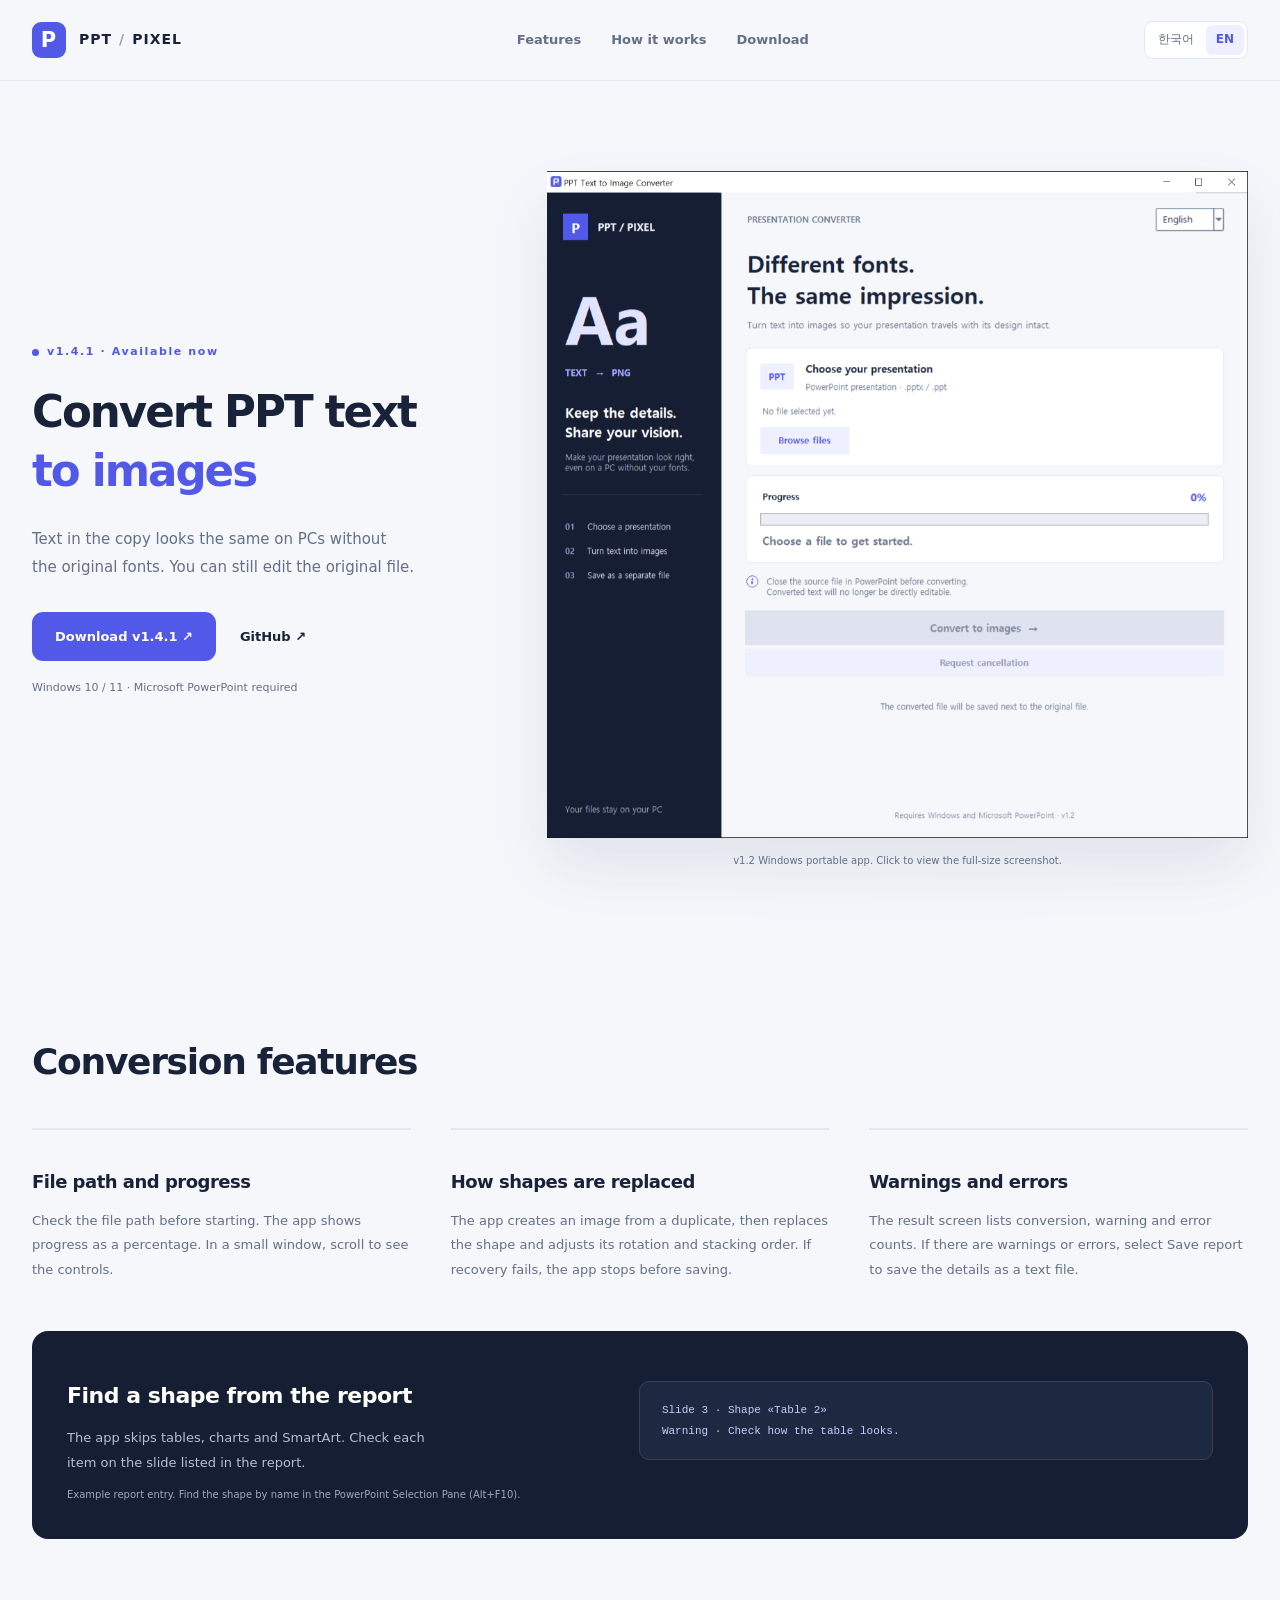
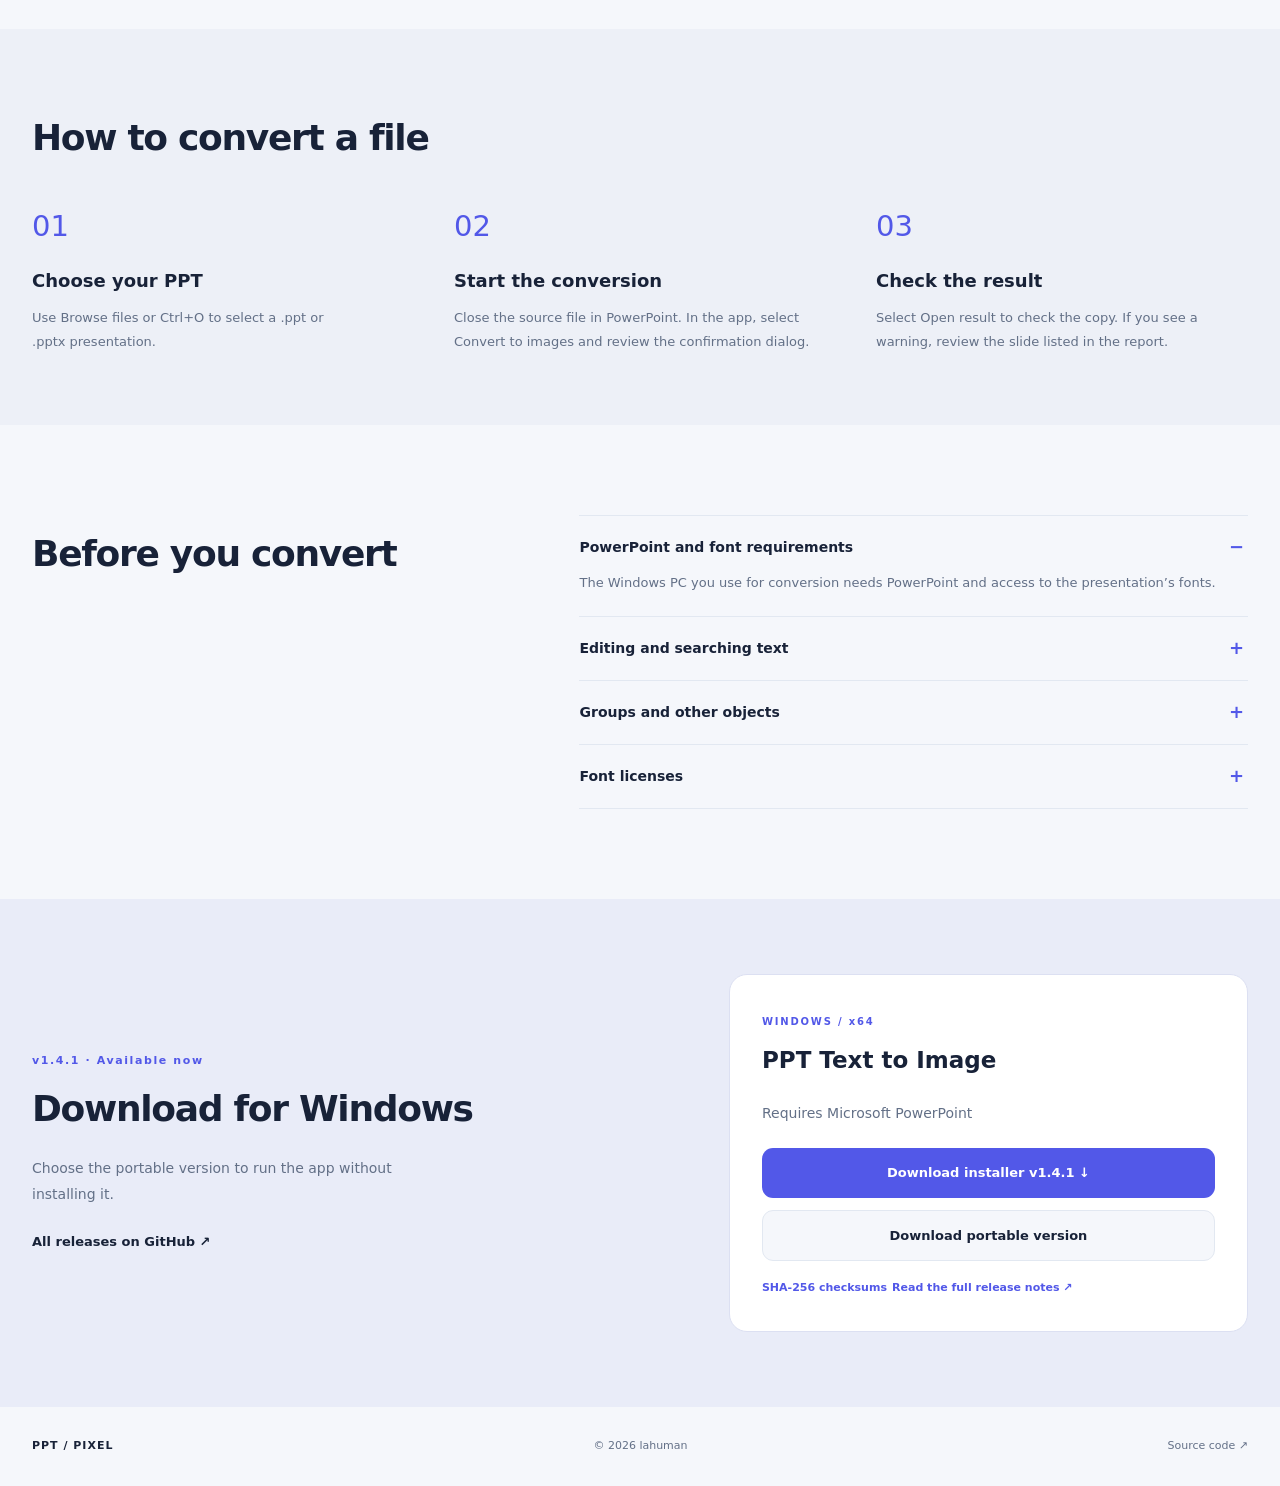
==== commit ffe5022b: "Release 1.4.1 with revised app copy" ====
--- a/docs/index.html
+++ b/docs/index.html
@@ -33,11 +33,11 @@
   <main id="main">
     <section class="hero wrap">
       <div class="hero-copy">
-        <p class="eyebrow"><span class="live-dot"></span><span data-release-status>v1.4 · 출시</span></p>
+        <p class="eyebrow"><span class="live-dot"></span><span data-release-status>v1.4.1 · 출시</span></p>
         <h1 data-i18n="heroTitle">PPT 텍스트를<br><em>이미지로 변환</em></h1>
         <p class="hero-lead" data-i18n="heroLead">발표할 PC에 글꼴이 없어도 사본의 글자는 그대로 보입니다. 원본 PPT는 계속 편집할 수 있습니다.</p>
         <div class="hero-actions">
-          <a class="button primary" href="#download" data-primary-link data-i18n="heroCta">v1.4 다운로드 <span aria-hidden="true">↗</span></a>
+          <a class="button primary" href="#download" data-primary-link data-i18n="heroCta">v1.4.1 다운로드 <span aria-hidden="true">↗</span></a>
           <a class="text-link" href="https://github.com/lahuman/ppt-text2img">GitHub <span aria-hidden="true">↗</span></a>
         </div>
         <p class="compatibility" data-i18n="compatibility">Windows 10 / 11 · Microsoft PowerPoint 필요</p>
@@ -64,7 +64,7 @@
 
     <section class="section wrap limits"><div><h2 data-i18n="limitsTitle">변환 전 확인 사항</h2></div><div class="limit-list"><details open><summary data-i18n="limit1Title">PowerPoint와 원본 글꼴이 필요합니다</summary><p data-i18n="limit1Body">변환할 Windows PC에 PowerPoint가 설치되어 있고 원본 PPT의 글꼴을 사용할 수 있어야 합니다.</p></details><details><summary data-i18n="limit2Title">텍스트 편집과 검색</summary><p data-i18n="limit2Body">텍스트가 들어 있는 도형 전체가 이미지로 바뀝니다. 글자를 고치거나 검색할 때는 원본 PPT를 사용하세요.</p></details><details><summary data-i18n="limit3Title">그룹과 특수 개체</summary><p data-i18n="limit3Body">변환하면 그룹이 풀립니다. 표·차트·SmartArt는 변환 대상에서 제외됩니다. 슬라이드 마스터, 노트, 애니메이션, 하이퍼링크는 보존을 보장하지 않으므로 공유 전에 확인하세요.</p></details><details><summary data-i18n="limit4Title">글꼴 라이선스</summary><p data-i18n="limit4Body">이미지로 바꾼 글자에도 글꼴의 사용·배포 조건이 적용됩니다.</p></details></div></section>
 
-    <section id="download" class="download-section"><div class="wrap download-grid"><div><p class="eyebrow" data-release-status>v1.4 · 출시</p><h2 data-i18n="downloadTitle">Windows용 다운로드</h2><p data-i18n="downloadLead">설치 없이 쓰려면 포터블 버전을 받으세요.</p><a class="text-link" href="https://github.com/lahuman/ppt-text2img/releases" data-i18n="allReleases">GitHub 릴리즈 확인 ↗</a></div><div class="download-card"><span class="platform">WINDOWS / x64</span><h3 data-i18n="downloadCardTitle">PPT Text to Image</h3><p data-i18n="downloadRequirement">Microsoft PowerPoint 필요</p><a class="button primary" data-download href="https://github.com/lahuman/ppt-text2img/releases/download/1.4/ppt-txt2img_v1.4.exe">v1.4 설치 프로그램 다운로드 ↓</a><a class="button secondary" data-portable href="https://github.com/lahuman/ppt-text2img/releases/download/1.4/ppt-txt2img-portable_v1.4.exe" data-i18n="portableDownload">포터블 버전 다운로드</a><a class="release-notes" href="https://github.com/lahuman/ppt-text2img/releases/download/1.4/SHA256SUMS.txt" data-i18n="checksums">SHA-256 체크섬</a> <a href="https://github.com/lahuman/ppt-text2img/blob/main/RELEASE_NOTES.md" class="release-notes" data-i18n="releaseNotes">전체 변경 사항 보기 ↗</a></div></div></section>
+    <section id="download" class="download-section"><div class="wrap download-grid"><div><p class="eyebrow" data-release-status>v1.4.1 · 출시</p><h2 data-i18n="downloadTitle">Windows용 다운로드</h2><p data-i18n="downloadLead">설치 없이 쓰려면 포터블 버전을 받으세요.</p><a class="text-link" href="https://github.com/lahuman/ppt-text2img/releases" data-i18n="allReleases">GitHub 릴리즈 확인 ↗</a></div><div class="download-card"><span class="platform">WINDOWS / x64</span><h3 data-i18n="downloadCardTitle">PPT Text to Image</h3><p data-i18n="downloadRequirement">Microsoft PowerPoint 필요</p><a class="button primary" data-download href="https://github.com/lahuman/ppt-text2img/releases/download/1.4.1/ppt-txt2img_v1.4.1.exe">v1.4.1 설치 프로그램 다운로드 ↓</a><a class="button secondary" data-portable href="https://github.com/lahuman/ppt-text2img/releases/download/1.4.1/ppt-txt2img-portable_v1.4.1.exe" data-i18n="portableDownload">포터블 버전 다운로드</a><a class="release-notes" href="https://github.com/lahuman/ppt-text2img/releases/download/1.4.1/SHA256SUMS.txt" data-i18n="checksums">SHA-256 체크섬</a> <a href="https://github.com/lahuman/ppt-text2img/blob/main/RELEASE_NOTES.md" class="release-notes" data-i18n="releaseNotes">전체 변경 사항 보기 ↗</a></div></div></section>
   </main>
   <footer class="wrap"><a class="brand" href="#main">PPT / PIXEL</a><p>© 2026 lahuman</p><a href="https://github.com/lahuman/ppt-text2img" data-i18n="source">소스 코드 ↗</a></footer>
 </body>
